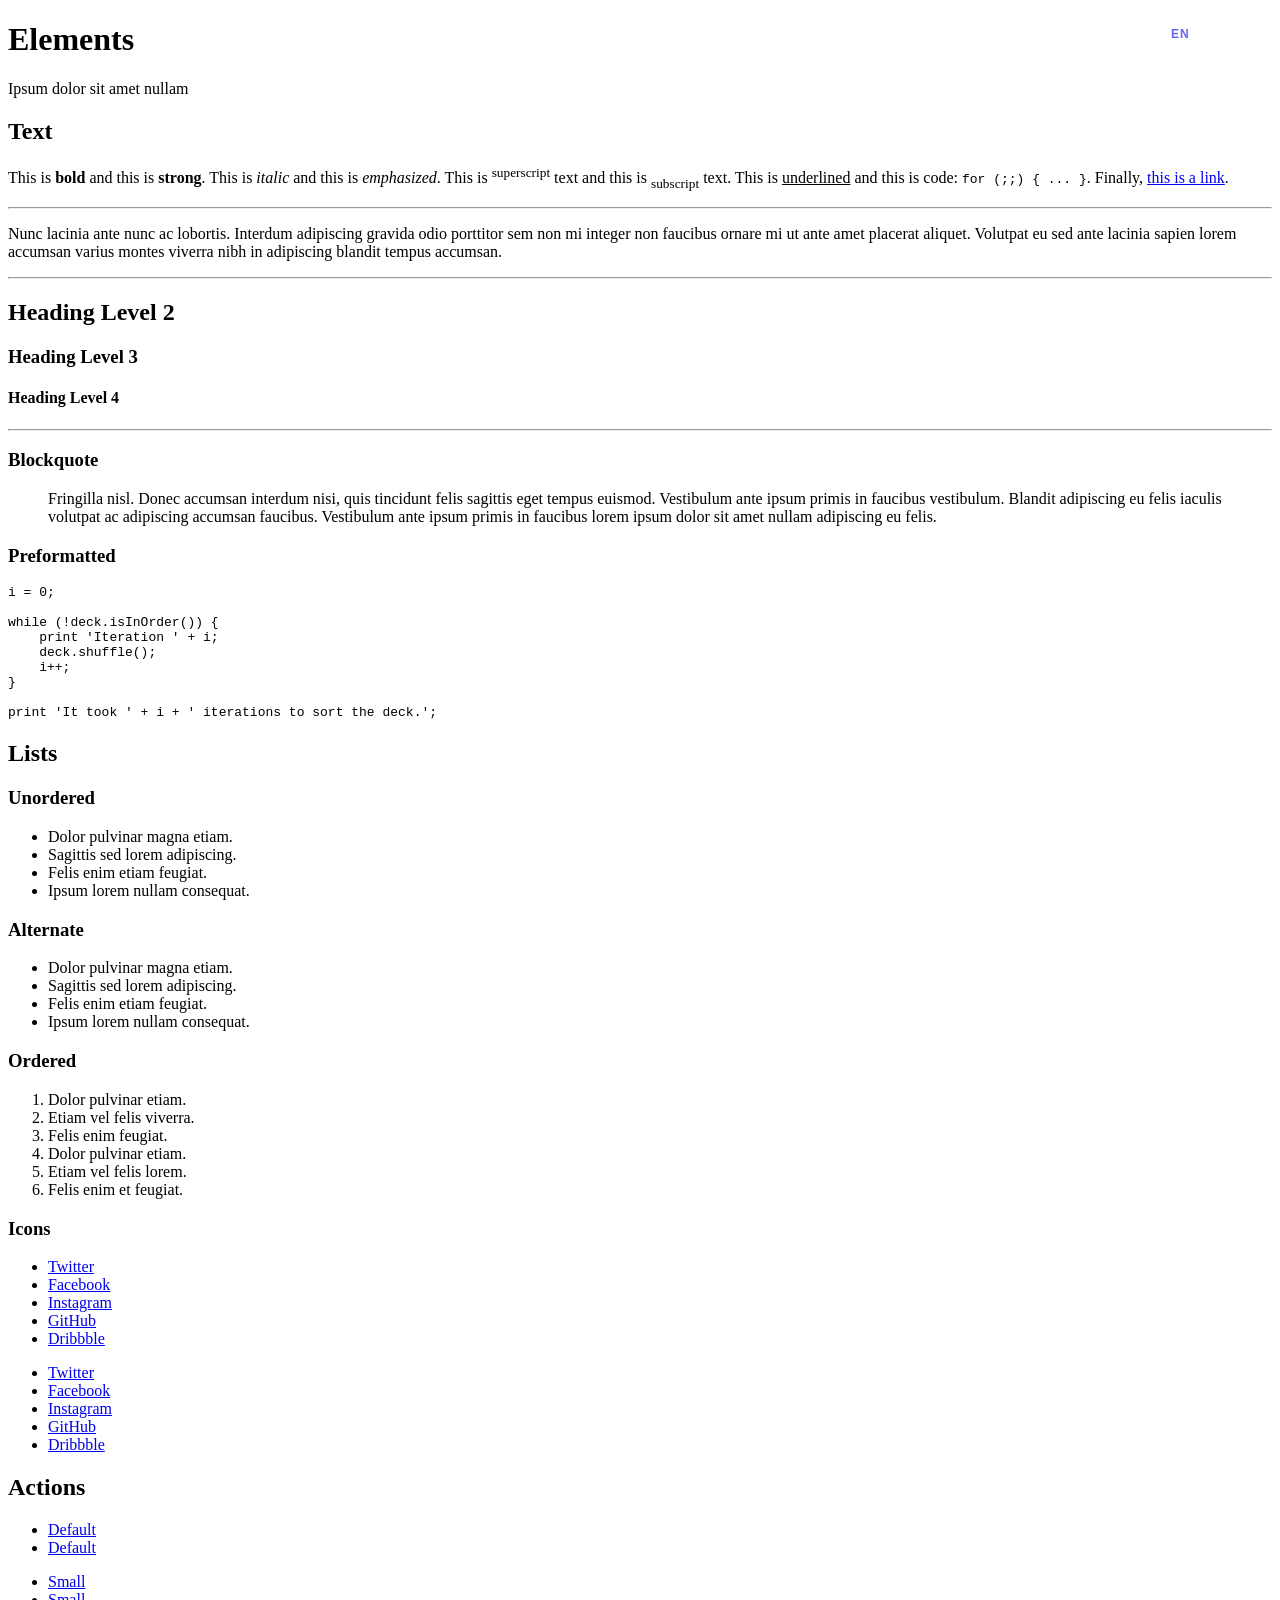
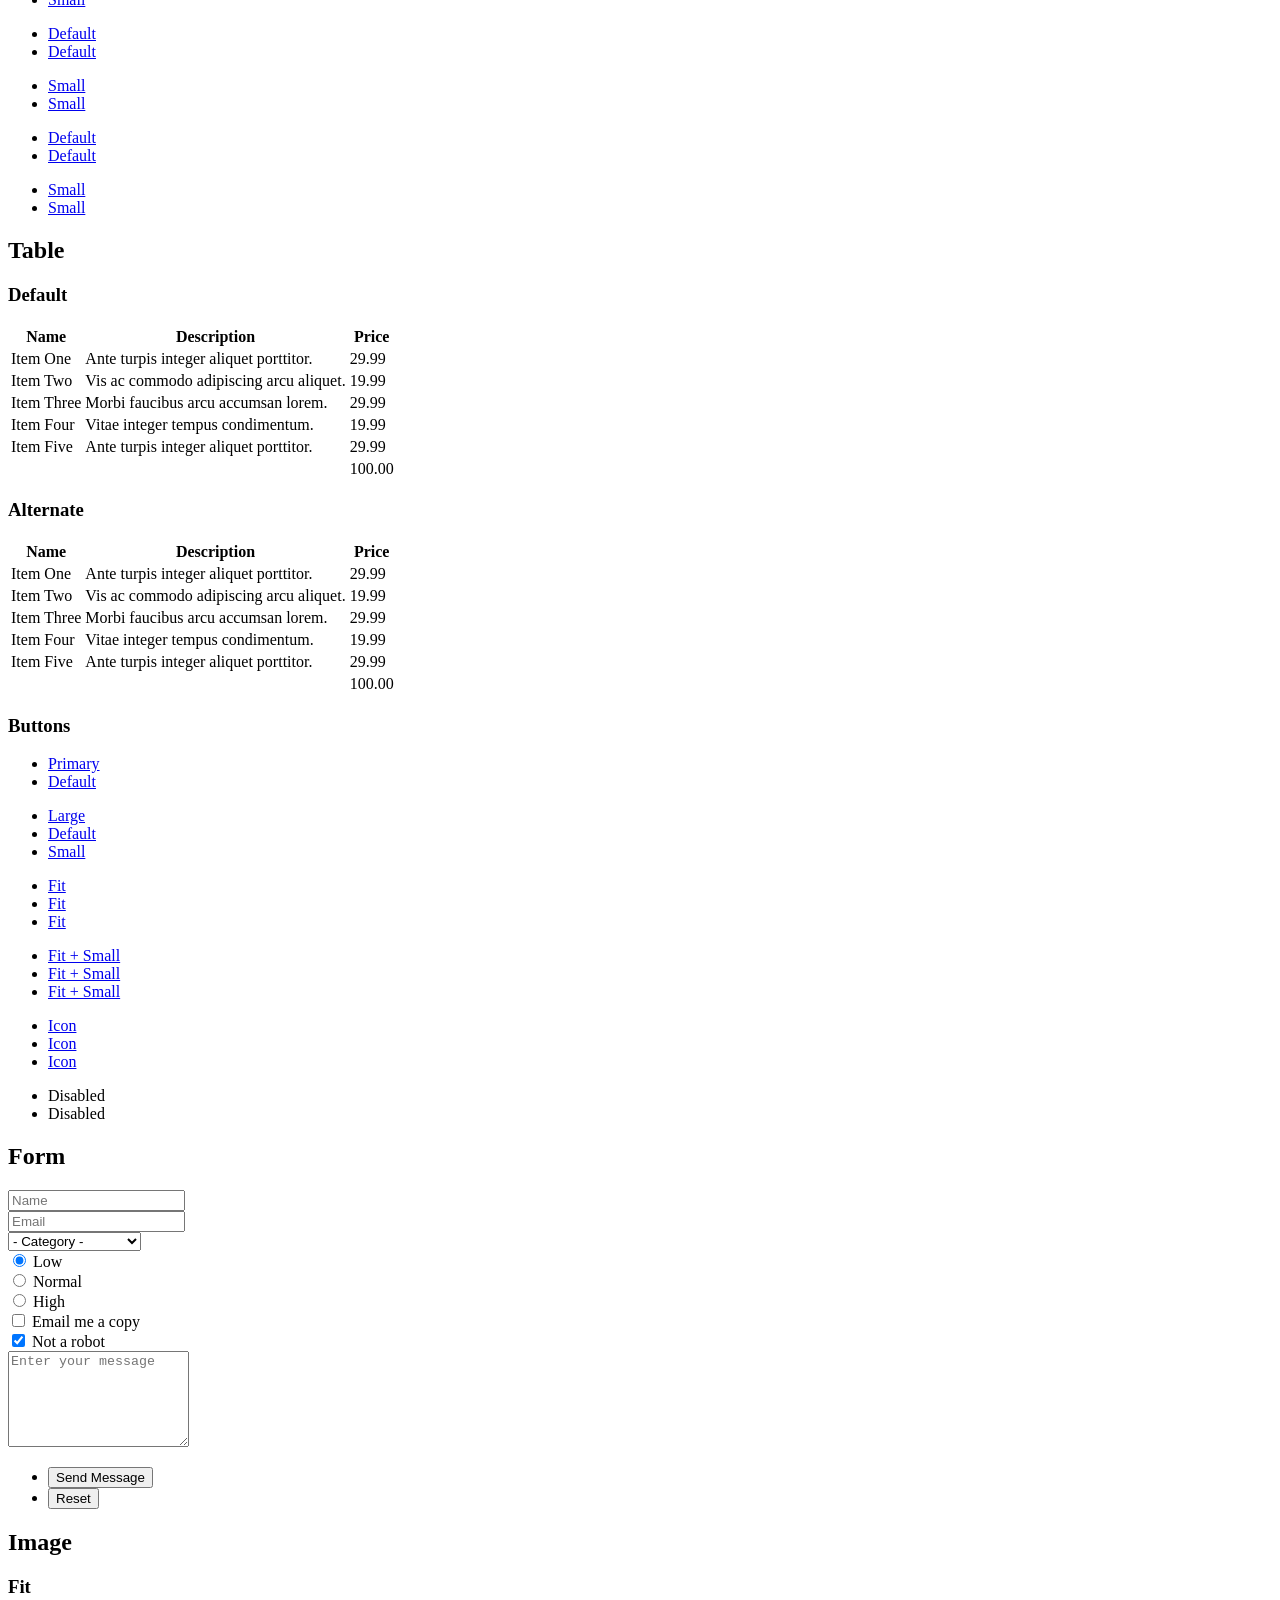
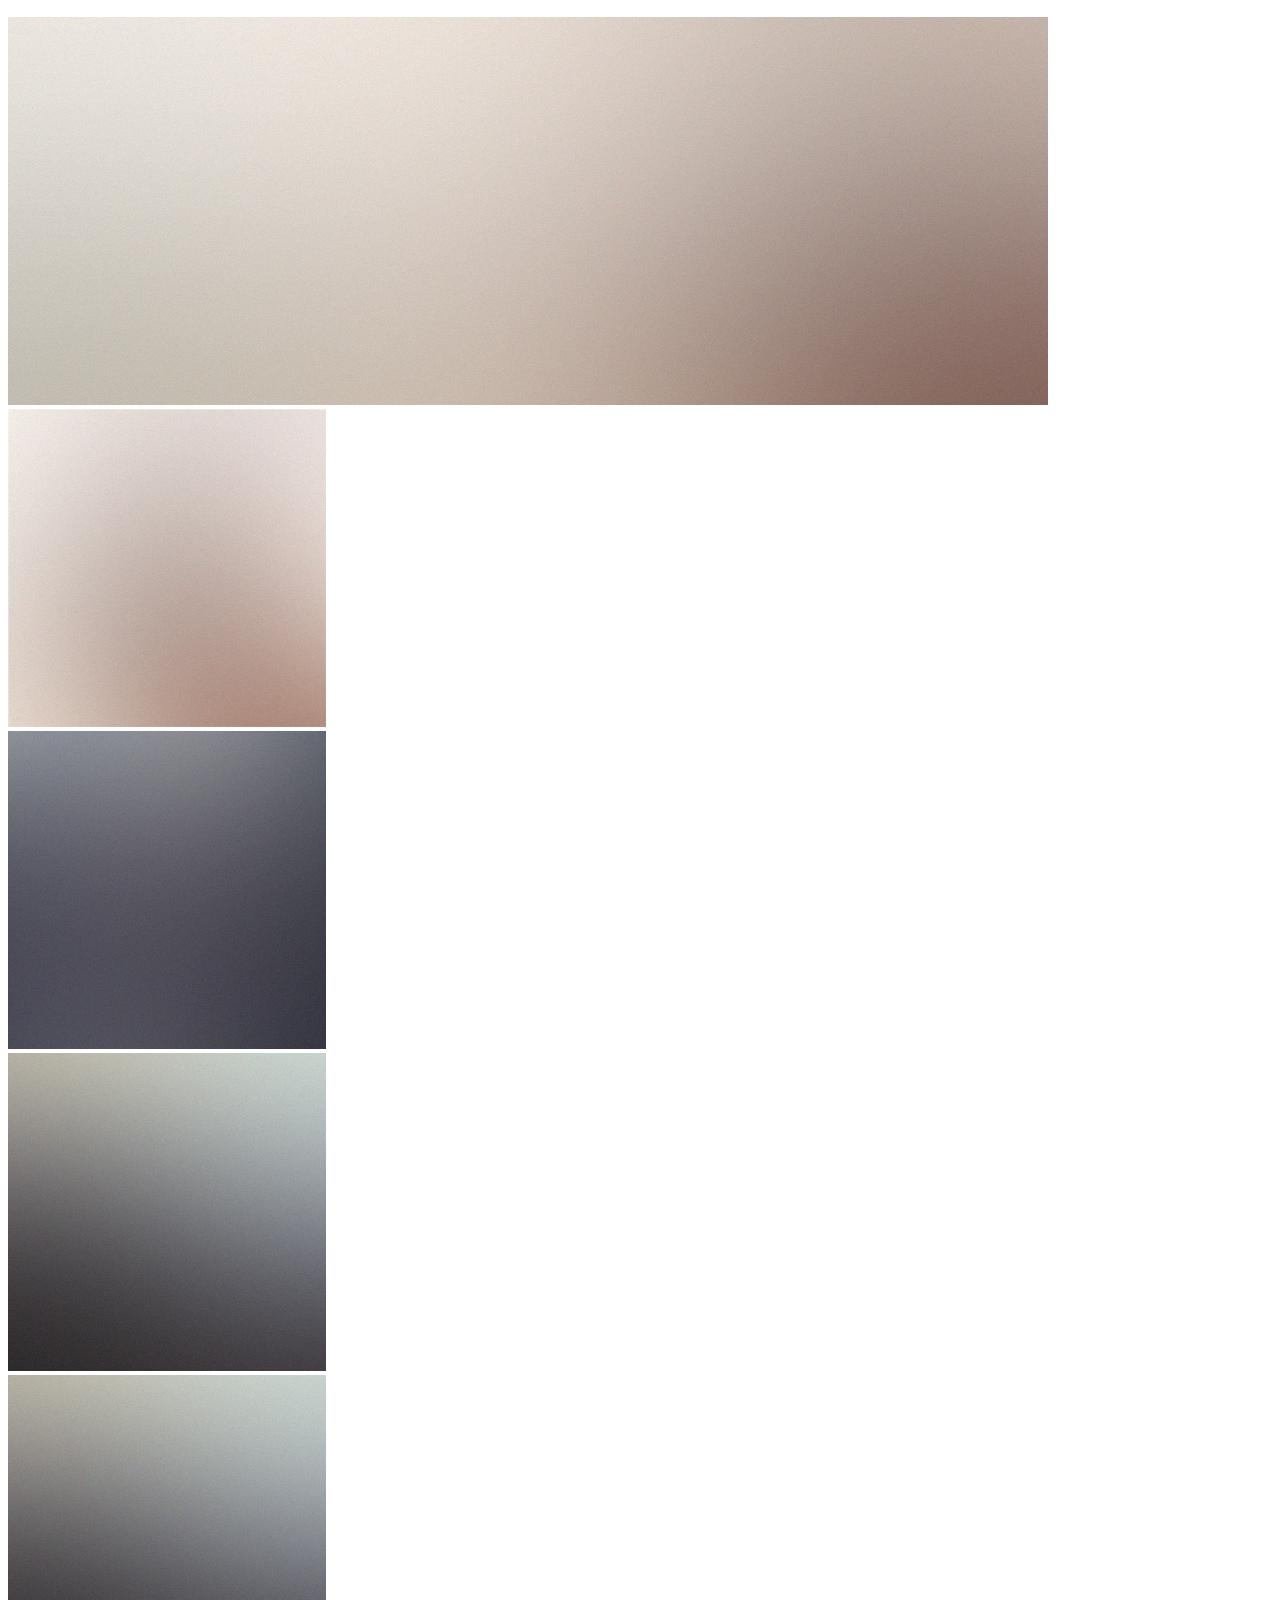
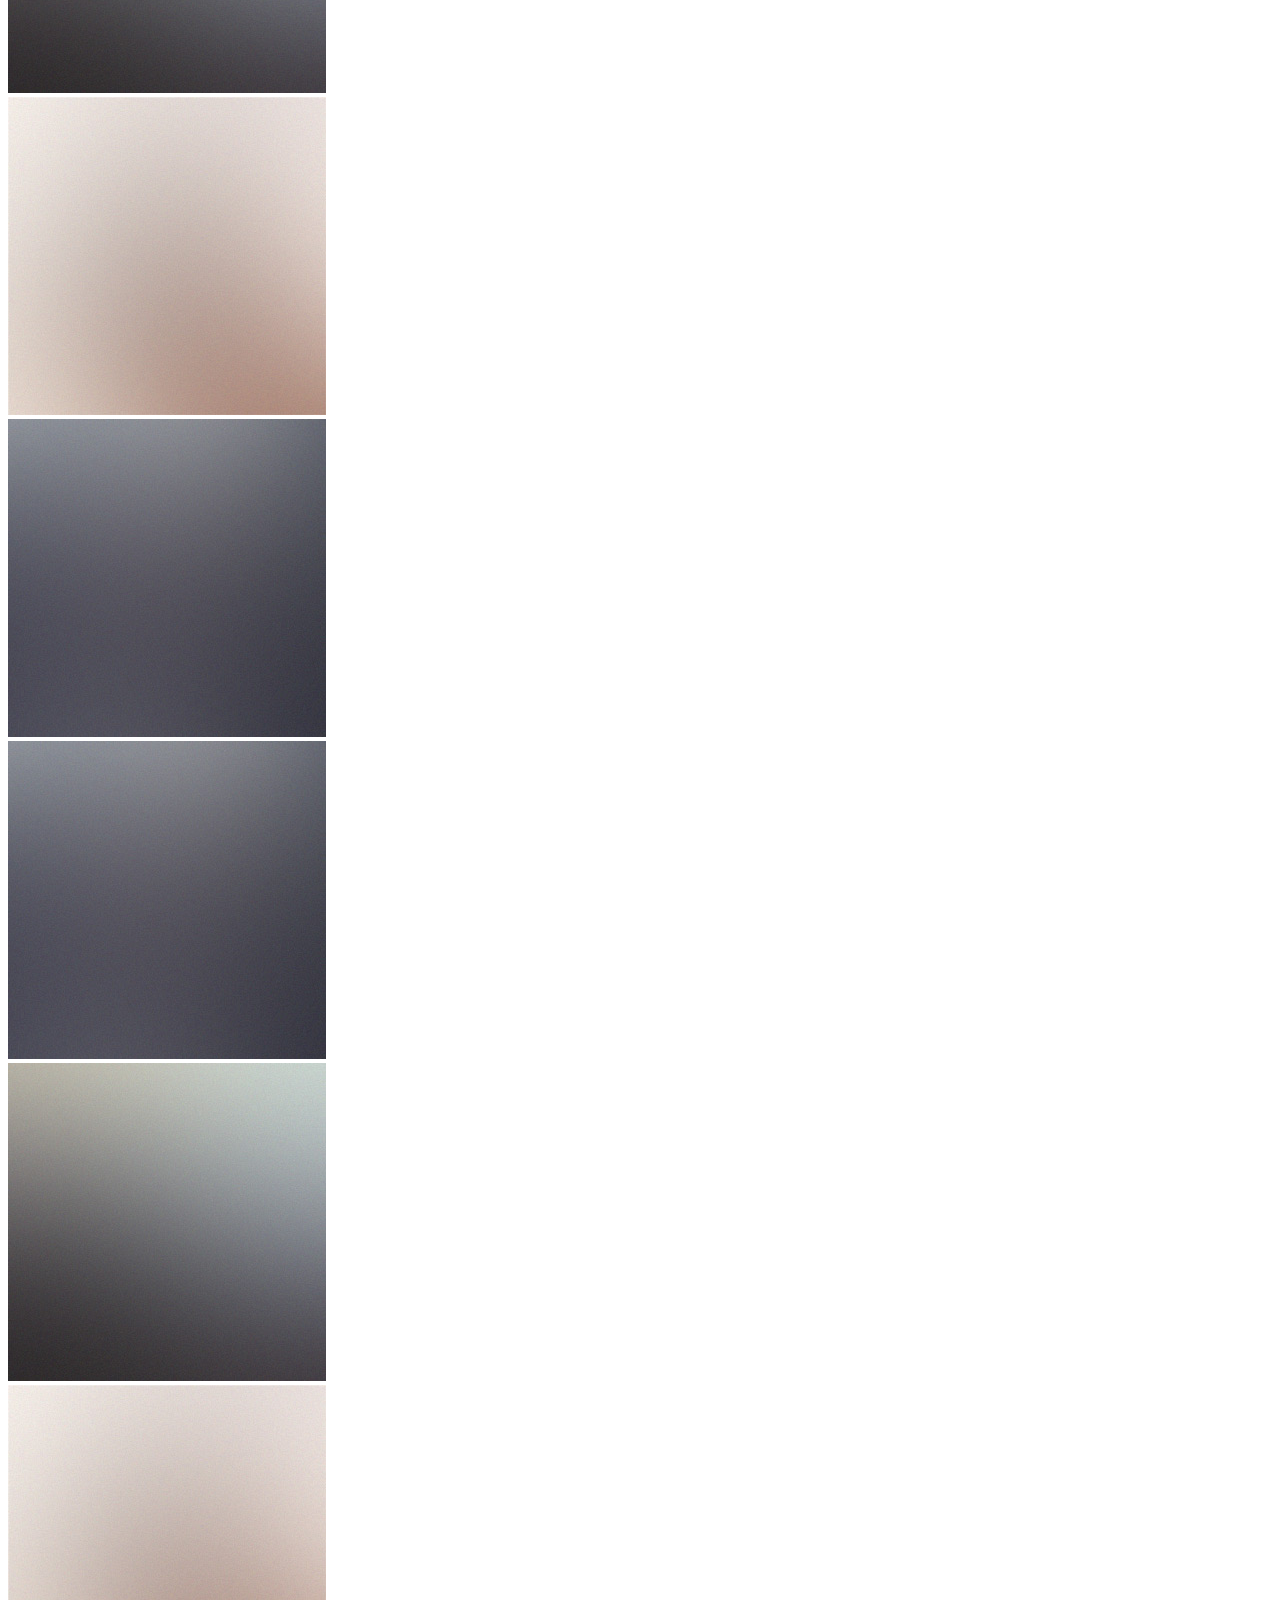
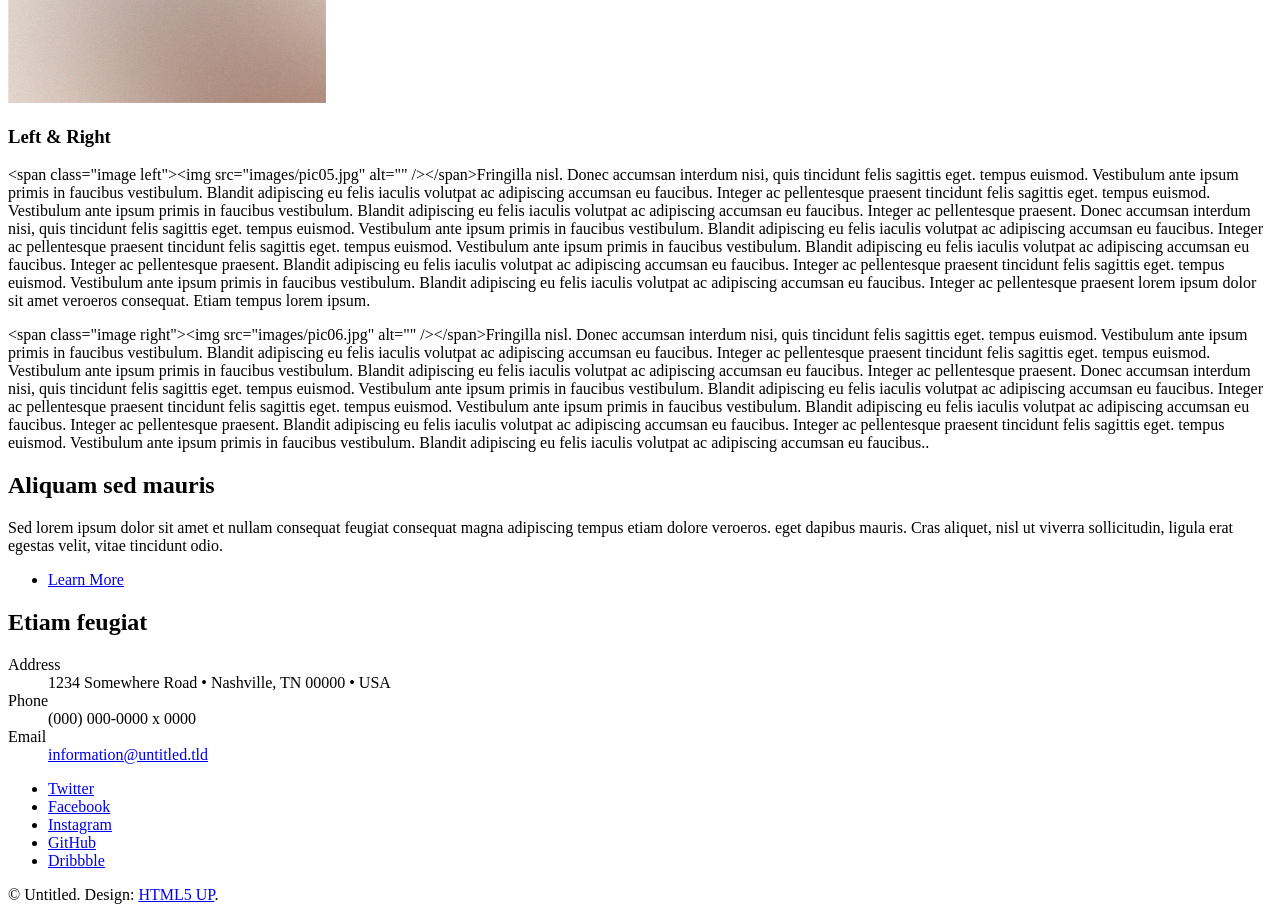
==== elements.html @ 31b8e470 "first commit" ====
<!DOCTYPE HTML>
<!--
	Stellar by HTML5 UP
	html5up.net | @ajlkn
	Free for personal and commercial use under the CCA 3.0 license (html5up.net/license)
-->
<html lang="en">
	<head>
		<title>Elements - Stellar by HTML5 UP</title>
		<meta charset="utf-8" />
		<meta name="viewport" content="width=device-width, initial-scale=1, user-scalable=no" />
		<link rel="stylesheet" href="assets/css/main.css" />
		<noscript><link rel="stylesheet" href="assets/css/noscript.css" /></noscript>
		<style>
			.lang-switcher {
				position: fixed;
				top: 1.25rem;
				right: 1.25rem;
				z-index: 10001;
				display: flex;
				gap: 0.5rem;
			}
			.lang-switcher button {
				background: rgba(255, 255, 255, 0.12);
				border: solid 1px rgba(255, 255, 255, 0.35);
				color: #ffffff;
				border-radius: 999px;
				padding: 0.35rem 0.85rem;
				font-size: 0.75rem;
				font-weight: 700;
				letter-spacing: 0.08em;
				cursor: pointer;
				transition: all 0.2s ease;
			}
			.lang-switcher button.active,
			.lang-switcher button:hover {
				background: rgba(255, 255, 255, 0.9);
				color: #6366f1;
			}
		</style>
	</head>
	<body class="is-preload">

		<div class="lang-switcher" aria-label="Language switcher">
			<button type="button" data-lang-button="en" onclick="setLanguage('en')">EN</button>
			<button type="button" data-lang-button="de" onclick="setLanguage('de')">DE</button>
		</div>

		<!-- Wrapper -->
			<div id="wrapper">

				<!-- Header -->
					<header id="header">
						<h1 data-i18n="header_title">Elements</h1>
						<p data-i18n="header_subtitle">Ipsum dolor sit amet nullam</p>
					</header>

				<!-- Main -->
					<div id="main">

						<!-- Content -->
							<section id="content" class="main">

								<!-- Text -->
									<section>
										<h2 data-i18n="text_title">Text</h2>
										<p data-i18n-html="text_p1">This is <b>bold</b> and this is <strong>strong</strong>. This is <i>italic</i> and this is <em>emphasized</em>. This is <sup>superscript</sup> text and this is <sub>subscript</sub> text. This is <u>underlined</u> and this is code: <code>for (;;) { ... }</code>. Finally, <a href="#">this is a link</a>.</p>
										<hr />
										<p data-i18n="text_p2">Nunc lacinia ante nunc ac lobortis. Interdum adipiscing gravida odio porttitor sem non mi integer non faucibus ornare mi ut ante amet placerat aliquet. Volutpat eu sed ante lacinia sapien lorem accumsan varius montes viverra nibh in adipiscing blandit tempus accumsan.</p>
										<hr />
										<h2 data-i18n="heading2">Heading Level 2</h2>
										<h3 data-i18n="heading3">Heading Level 3</h3>
										<h4 data-i18n="heading4">Heading Level 4</h4>
										<hr />
										<h3 data-i18n="blockquote_title">Blockquote</h3>
										<blockquote data-i18n="blockquote_text">Fringilla nisl. Donec accumsan interdum nisi, quis tincidunt felis sagittis eget tempus euismod. Vestibulum ante ipsum primis in faucibus vestibulum. Blandit adipiscing eu felis iaculis volutpat ac adipiscing accumsan faucibus. Vestibulum ante ipsum primis in faucibus lorem ipsum dolor sit amet nullam adipiscing eu felis.</blockquote>
										<h3 data-i18n="preformatted_title">Preformatted</h3>
										<pre><code>i = 0;

while (!deck.isInOrder()) {
    print 'Iteration ' + i;
    deck.shuffle();
    i++;
}

print 'It took ' + i + ' iterations to sort the deck.';</code></pre>
									</section>

								<!-- Lists -->
									<section>
										<h2 data-i18n="lists_title">Lists</h2>
										<div class="row">
											<div class="col-6 col-12-medium">
												<h3 data-i18n="unordered_title">Unordered</h3>
												<ul>
													<li data-i18n="unordered_1">Dolor pulvinar magna etiam.</li>
													<li data-i18n="unordered_2">Sagittis sed lorem adipiscing.</li>
													<li data-i18n="unordered_3">Felis enim etiam feugiat.</li>
													<li data-i18n="unordered_4">Ipsum lorem nullam consequat.</li>
												</ul>
												<h3 data-i18n="alternate_title">Alternate</h3>
												<ul class="alt">
													<li data-i18n="alternate_1">Dolor pulvinar magna etiam.</li>
													<li data-i18n="alternate_2">Sagittis sed lorem adipiscing.</li>
													<li data-i18n="alternate_3">Felis enim etiam feugiat.</li>
													<li data-i18n="alternate_4">Ipsum lorem nullam consequat.</li>
												</ul>
											</div>
											<div class="col-6 col-12-medium">
												<h3 data-i18n="ordered_title">Ordered</h3>
												<ol>
													<li data-i18n="ordered_1">Dolor pulvinar etiam.</li>
													<li data-i18n="ordered_2">Etiam vel felis viverra.</li>
													<li data-i18n="ordered_3">Felis enim feugiat.</li>
													<li data-i18n="ordered_4">Dolor pulvinar etiam.</li>
													<li data-i18n="ordered_5">Etiam vel felis lorem.</li>
													<li data-i18n="ordered_6">Felis enim et feugiat.</li>
												</ol>
												<h3 data-i18n="icons_title">Icons</h3>
												<ul class="icons">
													<li><a href="#" class="icon brands fa-twitter"><span class="label">Twitter</span></a></li>
													<li><a href="#" class="icon brands fa-facebook-f"><span class="label">Facebook</span></a></li>
													<li><a href="#" class="icon brands fa-instagram"><span class="label">Instagram</span></a></li>
													<li><a href="#" class="icon brands fa-github"><span class="label">GitHub</span></a></li>
													<li><a href="#" class="icon brands fa-dribbble"><span class="label">Dribbble</span></a></li>
												</ul>
												<ul class="icons">
													<li><a href="#" class="icon brands alt fa-twitter"><span class="label">Twitter</span></a></li>
													<li><a href="#" class="icon brands alt fa-facebook-f"><span class="label">Facebook</span></a></li>
													<li><a href="#" class="icon brands alt fa-instagram"><span class="label">Instagram</span></a></li>
													<li><a href="#" class="icon brands alt fa-github"><span class="label">GitHub</span></a></li>
													<li><a href="#" class="icon brands alt fa-dribbble"><span class="label">Dribbble</span></a></li>
												</ul>
											</div>
										</div>
										<h2 data-i18n="actions_title">Actions</h2>
										<div class="row">
											<div class="col-6 col-12-medium">
												<ul class="actions">
													<li><a href="#" class="button primary" data-i18n="default_button">Default</a></li>
													<li><a href="#" class="button" data-i18n="default_button">Default</a></li>
												</ul>
												<ul class="actions small">
													<li><a href="#" class="button primary small" data-i18n="small_button">Small</a></li>
													<li><a href="#" class="button small" data-i18n="small_button">Small</a></li>
												</ul>
												<ul class="actions stacked">
													<li><a href="#" class="button primary" data-i18n="default_button">Default</a></li>
													<li><a href="#" class="button" data-i18n="default_button">Default</a></li>
												</ul>
												<ul class="actions stacked">
													<li><a href="#" class="button primary small" data-i18n="small_button">Small</a></li>
													<li><a href="#" class="button small" data-i18n="small_button">Small</a></li>
												</ul>
											</div>
											<div class="col-6 col-12-medium">
												<ul class="actions stacked">
													<li><a href="#" class="button primary fit" data-i18n="default_button">Default</a></li>
													<li><a href="#" class="button fit" data-i18n="default_button">Default</a></li>
												</ul>
												<ul class="actions stacked">
													<li><a href="#" class="button primary small fit" data-i18n="small_button">Small</a></li>
													<li><a href="#" class="button small fit" data-i18n="small_button">Small</a></li>
												</ul>
											</div>
										</div>
									</section>

								<!-- Table -->
									<section>
										<h2 data-i18n="table_title">Table</h2>
										<h3 data-i18n="default_title">Default</h3>
										<div class="table-wrapper">
											<table>
												<thead>
													<tr>
														<th data-i18n="name">Name</th>
														<th data-i18n="description">Description</th>
														<th data-i18n="price">Price</th>
													</tr>
												</thead>
												<tbody>
													<tr><td data-i18n="item1">Item One</td><td data-i18n="item1_desc">Ante turpis integer aliquet porttitor.</td><td>29.99</td></tr>
													<tr><td data-i18n="item2">Item Two</td><td data-i18n="item2_desc">Vis ac commodo adipiscing arcu aliquet.</td><td>19.99</td></tr>
													<tr><td data-i18n="item3">Item Three</td><td data-i18n="item3_desc">Morbi faucibus arcu accumsan lorem.</td><td>29.99</td></tr>
													<tr><td data-i18n="item4">Item Four</td><td data-i18n="item4_desc">Vitae integer tempus condimentum.</td><td>19.99</td></tr>
													<tr><td data-i18n="item5">Item Five</td><td data-i18n="item5_desc">Ante turpis integer aliquet porttitor.</td><td>29.99</td></tr>
												</tbody>
												<tfoot>
													<tr>
														<td colspan="2"></td>
														<td>100.00</td>
													</tr>
												</tfoot>
											</table>
										</div>

										<h3 data-i18n="alternate_title_small">Alternate</h3>
										<div class="table-wrapper">
											<table class="alt">
												<thead>
													<tr>
														<th data-i18n="name">Name</th>
														<th data-i18n="description">Description</th>
														<th data-i18n="price">Price</th>
													</tr>
												</thead>
												<tbody>
													<tr><td data-i18n="item1">Item One</td><td data-i18n="item1_desc">Ante turpis integer aliquet porttitor.</td><td>29.99</td></tr>
													<tr><td data-i18n="item2">Item Two</td><td data-i18n="item2_desc">Vis ac commodo adipiscing arcu aliquet.</td><td>19.99</td></tr>
													<tr><td data-i18n="item3">Item Three</td><td data-i18n="item3_desc">Morbi faucibus arcu accumsan lorem.</td><td>29.99</td></tr>
													<tr><td data-i18n="item4">Item Four</td><td data-i18n="item4_desc">Vitae integer tempus condimentum.</td><td>19.99</td></tr>
													<tr><td data-i18n="item5">Item Five</td><td data-i18n="item5_desc">Ante turpis integer aliquet porttitor.</td><td>29.99</td></tr>
												</tbody>
												<tfoot>
													<tr>
														<td colspan="2"></td>
														<td>100.00</td>
													</tr>
												</tfoot>
											</table>
										</div>
									</section>

								<!-- Buttons -->
									<section>
										<h3 data-i18n="buttons_title">Buttons</h3>
										<ul class="actions">
											<li><a href="#" class="button primary" data-i18n="primary">Primary</a></li>
											<li><a href="#" class="button" data-i18n="default_button">Default</a></li>
										</ul>
										<ul class="actions">
											<li><a href="#" class="button large" data-i18n="large">Large</a></li>
											<li><a href="#" class="button" data-i18n="default_button">Default</a></li>
											<li><a href="#" class="button small" data-i18n="small_button">Small</a></li>
										</ul>
										<ul class="actions fit">
											<li><a href="#" class="button primary fit" data-i18n="fit">Fit</a></li>
											<li><a href="#" class="button fit" data-i18n="fit">Fit</a></li>
											<li><a href="#" class="button fit" data-i18n="fit">Fit</a></li>
										</ul>
										<ul class="actions fit small">
											<li><a href="#" class="button primary fit small" data-i18n="fit_small">Fit + Small</a></li>
											<li><a href="#" class="button fit small" data-i18n="fit_small">Fit + Small</a></li>
											<li><a href="#" class="button fit small" data-i18n="fit_small">Fit + Small</a></li>
										</ul>
										<ul class="actions">
											<li><a href="#" class="button primary icon solidfa-download" data-i18n="icon">Icon</a></li>
											<li><a href="#" class="button icon solid fa-upload" data-i18n="icon">Icon</a></li>
											<li><a href="#" class="button icon solid fa-save" data-i18n="icon">Icon</a></li>
										</ul>
										<ul class="actions">
											<li><span class="button primary disabled" data-i18n="disabled">Disabled</span></li>
											<li><span class="button disabled" data-i18n="disabled">Disabled</span></li>
										</ul>
									</section>

								<!-- Form -->
									<section>
										<h2 data-i18n="form_title">Form</h2>
										<form method="post" action="#">
											<div class="row gtr-uniform">
												<div class="col-6 col-12-xsmall">
													<input type="text" name="demo-name" id="demo-name" value="" placeholder="Name" data-i18n-placeholder="name_placeholder" />
												</div>
												<div class="col-6 col-12-xsmall">
													<input type="email" name="demo-email" id="demo-email" value="" placeholder="Email" data-i18n-placeholder="email_placeholder" />
												</div>
												<div class="col-12">
													<select name="demo-category" id="demo-category">
														<option value="" data-i18n="category_placeholder">- Category -</option>
														<option value="1" data-i18n="manufacturing">Manufacturing</option>
														<option value="1" data-i18n="shipping">Shipping</option>
														<option value="1" data-i18n="administration">Administration</option>
														<option value="1" data-i18n="human_resources">Human Resources</option>
													</select>
												</div>
												<div class="col-4 col-12-small">
													<input type="radio" id="demo-priority-low" name="demo-priority" checked>
													<label for="demo-priority-low" data-i18n="low">Low</label>
												</div>
												<div class="col-4 col-12-small">
													<input type="radio" id="demo-priority-normal" name="demo-priority">
													<label for="demo-priority-normal" data-i18n="normal">Normal</label>
												</div>
												<div class="col-4 col-12-small">
													<input type="radio" id="demo-priority-high" name="demo-priority">
													<label for="demo-priority-high" data-i18n="high">High</label>
												</div>
												<div class="col-6 col-12-small">
													<input type="checkbox" id="demo-copy" name="demo-copy">
													<label for="demo-copy" data-i18n="email_copy">Email me a copy</label>
												</div>
												<div class="col-6 col-12-small">
													<input type="checkbox" id="demo-human" name="demo-human" checked>
													<label for="demo-human" data-i18n="not_robot">Not a robot</label>
												</div>
												<div class="col-12">
													<textarea name="demo-message" id="demo-message" placeholder="Enter your message" rows="6" data-i18n-placeholder="message_placeholder"></textarea>
												</div>
												<div class="col-12">
													<ul class="actions">
														<li><input type="submit" value="Send Message" class="primary" data-i18n-value="send_message" /></li>
														<li><input type="reset" value="Reset" data-i18n-value="reset" /></li>
													</ul>
												</div>
											</div>
										</form>
									</section>

								<!-- Image -->
									<section>
										<h2 data-i18n="image_title">Image</h2>
										<h3 data-i18n="fit">Fit</h3>
										<div class="box alt">
											<div class="row gtr-uniform">
												<div class="col-12"><span class="image fit"><img src="images/pic04.jpg" alt="" /></span></div>
												<div class="col-4"><span class="image fit"><img src="images/pic01.jpg" alt="" /></span></div>
												<div class="col-4"><span class="image fit"><img src="images/pic02.jpg" alt="" /></span></div>
												<div class="col-4"><span class="image fit"><img src="images/pic03.jpg" alt="" /></span></div>
												<div class="col-4"><span class="image fit"><img src="images/pic03.jpg" alt="" /></span></div>
												<div class="col-4"><span class="image fit"><img src="images/pic01.jpg" alt="" /></span></div>
												<div class="col-4"><span class="image fit"><img src="images/pic02.jpg" alt="" /></span></div>
												<div class="col-4"><span class="image fit"><img src="images/pic02.jpg" alt="" /></span></div>
												<div class="col-4"><span class="image fit"><img src="images/pic03.jpg" alt="" /></span></div>
												<div class="col-4"><span class="image fit"><img src="images/pic01.jpg" alt="" /></span></div>
											</div>
										</div>
										<h3 data-i18n="left_right">Left &amp; Right</h3>
										<p data-i18n="image_p1"><span class="image left"><img src="images/pic05.jpg" alt="" /></span>Fringilla nisl. Donec accumsan interdum nisi, quis tincidunt felis sagittis eget. tempus euismod. Vestibulum ante ipsum primis in faucibus vestibulum. Blandit adipiscing eu felis iaculis volutpat ac adipiscing accumsan eu faucibus. Integer ac pellentesque praesent tincidunt felis sagittis eget. tempus euismod. Vestibulum ante ipsum primis in faucibus vestibulum. Blandit adipiscing eu felis iaculis volutpat ac adipiscing accumsan eu faucibus. Integer ac pellentesque praesent. Donec accumsan interdum nisi, quis tincidunt felis sagittis eget. tempus euismod. Vestibulum ante ipsum primis in faucibus vestibulum. Blandit adipiscing eu felis iaculis volutpat ac adipiscing accumsan eu faucibus. Integer ac pellentesque praesent tincidunt felis sagittis eget. tempus euismod. Vestibulum ante ipsum primis in faucibus vestibulum. Blandit adipiscing eu felis iaculis volutpat ac adipiscing accumsan eu faucibus. Integer ac pellentesque praesent. Blandit adipiscing eu felis iaculis volutpat ac adipiscing accumsan eu faucibus. Integer ac pellentesque praesent tincidunt felis sagittis eget. tempus euismod. Vestibulum ante ipsum primis in faucibus vestibulum. Blandit adipiscing eu felis iaculis volutpat ac adipiscing accumsan eu faucibus. Integer ac pellentesque praesent lorem ipsum dolor sit amet veroeros consequat. Etiam tempus lorem ipsum.</p>
										<p data-i18n="image_p2"><span class="image right"><img src="images/pic06.jpg" alt="" /></span>Fringilla nisl. Donec accumsan interdum nisi, quis tincidunt felis sagittis eget. tempus euismod. Vestibulum ante ipsum primis in faucibus vestibulum. Blandit adipiscing eu felis iaculis volutpat ac adipiscing accumsan eu faucibus. Integer ac pellentesque praesent tincidunt felis sagittis eget. tempus euismod. Vestibulum ante ipsum primis in faucibus vestibulum. Blandit adipiscing eu felis iaculis volutpat ac adipiscing accumsan eu faucibus. Integer ac pellentesque praesent. Donec accumsan interdum nisi, quis tincidunt felis sagittis eget. tempus euismod. Vestibulum ante ipsum primis in faucibus vestibulum. Blandit adipiscing eu felis iaculis volutpat ac adipiscing accumsan eu faucibus. Integer ac pellentesque praesent tincidunt felis sagittis eget. tempus euismod. Vestibulum ante ipsum primis in faucibus vestibulum. Blandit adipiscing eu felis iaculis volutpat ac adipiscing accumsan eu faucibus. Integer ac pellentesque praesent. Blandit adipiscing eu felis iaculis volutpat ac adipiscing accumsan eu faucibus. Integer ac pellentesque praesent tincidunt felis sagittis eget. tempus euismod. Vestibulum ante ipsum primis in faucibus vestibulum. Blandit adipiscing eu felis iaculis volutpat ac adipiscing accumsan eu faucibus..</p>
									</section>

							</section>

					</div>

				<!-- Footer -->
					<footer id="footer">
						<section>
							<h2 data-i18n="footer_left_title">Aliquam sed mauris</h2>
							<p data-i18n="footer_left_text">Sed lorem ipsum dolor sit amet et nullam consequat feugiat consequat magna adipiscing tempus etiam dolore veroeros. eget dapibus mauris. Cras aliquet, nisl ut viverra sollicitudin, ligula erat egestas velit, vitae tincidunt odio.</p>
							<ul class="actions">
								<li><a href="#" class="button" data-i18n="learn_more">Learn More</a></li>
							</ul>
						</section>
						<section>
							<h2 data-i18n="footer_right_title">Etiam feugiat</h2>
							<dl class="alt">
								<dt data-i18n="address">Address</dt>
								<dd>1234 Somewhere Road &bull; Nashville, TN 00000 &bull; USA</dd>
								<dt data-i18n="phone">Phone</dt>
								<dd>(000) 000-0000 x 0000</dd>
								<dt data-i18n="email">Email</dt>
								<dd><a href="#">information@untitled.tld</a></dd>
							</dl>
							<ul class="icons">
								<li><a href="#" class="icon brands fa-twitter alt"><span class="label">Twitter</span></a></li>
								<li><a href="#" class="icon brands fa-facebook-f alt"><span class="label">Facebook</span></a></li>
								<li><a href="#" class="icon brands fa-instagram alt"><span class="label">Instagram</span></a></li>
								<li><a href="#" class="icon brands fa-github alt"><span class="label">GitHub</span></a></li>
								<li><a href="#" class="icon brands fa-dribbble alt"><span class="label">Dribbble</span></a></li>
							</ul>
						</section>
						<p class="copyright" data-i18n-html="copyright">&copy; Untitled. Design: <a href="https://html5up.net">HTML5 UP</a>.</p>
					</footer>

			</div>

		<!-- Scripts -->
			<script src="assets/js/jquery.min.js"></script>
			<script src="assets/js/jquery.scrollex.min.js"></script>
			<script src="assets/js/jquery.scrolly.min.js"></script>
			<script src="assets/js/browser.min.js"></script>
			<script src="assets/js/breakpoints.min.js"></script>
			<script src="assets/js/util.js"></script>
			<script src="assets/js/main.js"></script>
			<script>
				const translations = {
					en: {
						header_title: 'Elements', header_subtitle: 'Ipsum dolor sit amet nullam', text_title: 'Text', text_p1: 'This is <b>bold</b> and this is <strong>strong</strong>. This is <i>italic</i> and this is <em>emphasized</em>. This is <sup>superscript</sup> text and this is <sub>subscript</sub> text. This is <u>underlined</u> and this is code: <code>for (;;) { ... }</code>. Finally, <a href="#">this is a link</a>.', text_p2: 'Nunc lacinia ante nunc ac lobortis. Interdum adipiscing gravida odio porttitor sem non mi integer non faucibus ornare mi ut ante amet placerat aliquet. Volutpat eu sed ante lacinia sapien lorem accumsan varius montes viverra nibh in adipiscing blandit tempus accumsan.', heading2: 'Heading Level 2', heading3: 'Heading Level 3', heading4: 'Heading Level 4', blockquote_title: 'Blockquote', blockquote_text: 'Fringilla nisl. Donec accumsan interdum nisi, quis tincidunt felis sagittis eget tempus euismod. Vestibulum ante ipsum primis in faucibus vestibulum. Blandit adipiscing eu felis iaculis volutpat ac adipiscing accumsan faucibus. Vestibulum ante ipsum primis in faucibus lorem ipsum dolor sit amet nullam adipiscing eu felis.', preformatted_title: 'Preformatted', lists_title: 'Lists', unordered_title: 'Unordered', unordered_1: 'Dolor pulvinar magna etiam.', unordered_2: 'Sagittis sed lorem adipiscing.', unordered_3: 'Felis enim etiam feugiat.', unordered_4: 'Ipsum lorem nullam consequat.', alternate_title: 'Alternate', alternate_1: 'Dolor pulvinar magna etiam.', alternate_2: 'Sagittis sed lorem adipiscing.', alternate_3: 'Felis enim etiam feugiat.', alternate_4: 'Ipsum lorem nullam consequat.', ordered_title: 'Ordered', ordered_1: 'Dolor pulvinar etiam.', ordered_2: 'Etiam vel felis viverra.', ordered_3: 'Felis enim feugiat.', ordered_4: 'Dolor pulvinar etiam.', ordered_5: 'Etiam vel felis lorem.', ordered_6: 'Felis enim et feugiat.', icons_title: 'Icons', actions_title: 'Actions', default_button: 'Default', small_button: 'Small', table_title: 'Table', default_title: 'Default', name: 'Name', description: 'Description', price: 'Price', item1: 'Item One', item1_desc: 'Ante turpis integer aliquet porttitor.', item2: 'Item Two', item2_desc: 'Vis ac commodo adipiscing arcu aliquet.', item3: 'Item Three', item3_desc: 'Morbi faucibus arcu accumsan lorem.', item4: 'Item Four', item4_desc: 'Vitae integer tempus condimentum.', item5: 'Item Five', item5_desc: 'Ante turpis integer aliquet porttitor.', alternate_title_small: 'Alternate', buttons_title: 'Buttons', primary: 'Primary', large: 'Large', fit: 'Fit', fit_small: 'Fit + Small', icon: 'Icon', disabled: 'Disabled', form_title: 'Form', name_placeholder: 'Name', email_placeholder: 'Email', category_placeholder: '- Category -', manufacturing: 'Manufacturing', shipping: 'Shipping', administration: 'Administration', human_resources: 'Human Resources', low: 'Low', normal: 'Normal', high: 'High', email_copy: 'Email me a copy', not_robot: 'Not a robot', message_placeholder: 'Enter your message', send_message: 'Send Message', reset: 'Reset', image_title: 'Image', left_right: 'Left & Right', image_p1: '<span class="image left"><img src="images/pic05.jpg" alt="" /></span>Fringilla nisl. Donec accumsan interdum nisi, quis tincidunt felis sagittis eget. tempus euismod. Vestibulum ante ipsum primis in faucibus vestibulum. Blandit adipiscing eu felis iaculis volutpat ac adipiscing accumsan eu faucibus. Integer ac pellentesque praesent tincidunt felis sagittis eget. tempus euismod. Vestibulum ante ipsum primis in faucibus vestibulum. Blandit adipiscing eu felis iaculis volutpat ac adipiscing accumsan eu faucibus. Integer ac pellentesque praesent. Donec accumsan interdum nisi, quis tincidunt felis sagittis eget. tempus euismod. Vestibulum ante ipsum primis in faucibus vestibulum. Blandit adipiscing eu felis iaculis volutpat ac adipiscing accumsan eu faucibus. Integer ac pellentesque praesent tincidunt felis sagittis eget. tempus euismod. Vestibulum ante ipsum primis in faucibus vestibulum. Blandit adipiscing eu felis iaculis volutpat ac adipiscing accumsan eu faucibus. Integer ac pellentesque praesent. Blandit adipiscing eu felis iaculis volutpat ac adipiscing accumsan eu faucibus. Integer ac pellentesque praesent tincidunt felis sagittis eget. tempus euismod. Vestibulum ante ipsum primis in faucibus vestibulum. Blandit adipiscing eu felis iaculis volutpat ac adipiscing accumsan eu faucibus. Integer ac pellentesque praesent lorem ipsum dolor sit amet veroeros consequat. Etiam tempus lorem ipsum.', image_p2: '<span class="image right"><img src="images/pic06.jpg" alt="" /></span>Fringilla nisl. Donec accumsan interdum nisi, quis tincidunt felis sagittis eget. tempus euismod. Vestibulum ante ipsum primis in faucibus vestibulum. Blandit adipiscing eu felis iaculis volutpat ac adipiscing accumsan eu faucibus. Integer ac pellentesque praesent tincidunt felis sagittis eget. tempus euismod. Vestibulum ante ipsum primis in faucibus vestibulum. Blandit adipiscing eu felis iaculis volutpat ac adipiscing accumsan eu faucibus. Integer ac pellentesque praesent. Donec accumsan interdum nisi, quis tincidunt felis sagittis eget. tempus euismod. Vestibulum ante ipsum primis in faucibus vestibulum. Blandit adipiscing eu felis iaculis volutpat ac adipiscing accumsan eu faucibus. Integer ac pellentesque praesent tincidunt felis sagittis eget. tempus euismod. Vestibulum ante ipsum primis in faucibus vestibulum. Blandit adipiscing eu felis iaculis volutpat ac adipiscing accumsan eu faucibus. Integer ac pellentesque praesent. Blandit adipiscing eu felis iaculis volutpat ac adipiscing accumsan eu faucibus. Integer ac pellentesque praesent tincidunt felis sagittis eget. tempus euismod. Vestibulum ante ipsum primis in faucibus vestibulum. Blandit adipiscing eu felis iaculis volutpat ac adipiscing accumsan eu faucibus..', footer_left_title: 'Aliquam sed mauris', footer_left_text: 'Sed lorem ipsum dolor sit amet et nullam consequat feugiat consequat magna adipiscing tempus etiam dolore veroeros. eget dapibus mauris. Cras aliquet, nisl ut viverra sollicitudin, ligula erat egestas velit, vitae tincidunt odio.', learn_more: 'Learn More', footer_right_title: 'Etiam feugiat', address: 'Address', phone: 'Phone', email: 'Email', copyright: '&copy; Untitled. Design: <a href="https://html5up.net">HTML5 UP</a>.' },
					de: {
						header_title: 'Elemente', header_subtitle: 'Ipsum dolor sit amet nullam', text_title: 'Text', text_p1: 'Dies ist <b>fett</b> und dies ist <strong>stark hervorgehoben</strong>. Dies ist <i>kursiv</i> und dies ist <em>betont</em>. Dies ist <sup>hochgestellt</sup> und dies ist <sub>tiefgestellt</sub>. Dies ist <u>unterstrichen</u> und dies ist Code: <code>for (;;) { ... }</code>. Zum Schluss ist <a href="#">dies ein Link</a>.', text_p2: 'Nunc lacinia ante nunc ac lobortis. Interdum adipiscing gravida odio porttitor sem non mi integer non faucibus ornare mi ut ante amet placerat aliquet. Volutpat eu sed ante lacinia sapien lorem accumsan varius montes viverra nibh in adipiscing blandit tempus accumsan.', heading2: 'Überschrift Ebene 2', heading3: 'Überschrift Ebene 3', heading4: 'Überschrift Ebene 4', blockquote_title: 'Blockzitat', blockquote_text: 'Fringilla nisl. Donec accumsan interdum nisi, quis tincidunt felis sagittis eget tempus euismod. Vestibulum ante ipsum primis in faucibus vestibulum. Blandit adipiscing eu felis iaculis volutpat ac adipiscing accumsan faucibus. Vestibulum ante ipsum primis in faucibus lorem ipsum dolor sit amet nullam adipiscing eu felis.', preformatted_title: 'Vorformatiert', lists_title: 'Listen', unordered_title: 'Unsortiert', unordered_1: 'Dolor pulvinar magna etiam.', unordered_2: 'Sagittis sed lorem adipiscing.', unordered_3: 'Felis enim etiam feugiat.', unordered_4: 'Ipsum lorem nullam consequat.', alternate_title: 'Alternativ', alternate_1: 'Dolor pulvinar magna etiam.', alternate_2: 'Sagittis sed lorem adipiscing.', alternate_3: 'Felis enim etiam feugiat.', alternate_4: 'Ipsum lorem nullam consequat.', ordered_title: 'Sortiert', ordered_1: 'Dolor pulvinar etiam.', ordered_2: 'Etiam vel felis viverra.', ordered_3: 'Felis enim feugiat.', ordered_4: 'Dolor pulvinar etiam.', ordered_5: 'Etiam vel felis lorem.', ordered_6: 'Felis enim et feugiat.', icons_title: 'Symbole', actions_title: 'Aktionen', default_button: 'Standard', small_button: 'Klein', table_title: 'Tabelle', default_title: 'Standard', name: 'Name', description: 'Beschreibung', price: 'Preis', item1: 'Element Eins', item1_desc: 'Ante turpis integer aliquet porttitor.', item2: 'Element Zwei', item2_desc: 'Vis ac commodo adipiscing arcu aliquet.', item3: 'Element Drei', item3_desc: 'Morbi faucibus arcu accumsan lorem.', item4: 'Element Vier', item4_desc: 'Vitae integer tempus condimentum.', item5: 'Element Fünf', item5_desc: 'Ante turpis integer aliquet porttitor.', alternate_title_small: 'Alternativ', buttons_title: 'Buttons', primary: 'Primär', large: 'Groß', fit: 'Passend', fit_small: 'Passend + Klein', icon: 'Icon', disabled: 'Deaktiviert', form_title: 'Formular', name_placeholder: 'Name', email_placeholder: 'E-Mail', category_placeholder: '- Kategorie -', manufacturing: 'Produktion', shipping: 'Versand', administration: 'Verwaltung', human_resources: 'Personalwesen', low: 'Niedrig', normal: 'Normal', high: 'Hoch', email_copy: 'Mir eine Kopie senden', not_robot: 'Kein Roboter', message_placeholder: 'Nachricht eingeben', send_message: 'Nachricht senden', reset: 'Zurücksetzen', image_title: 'Bild', left_right: 'Links & Rechts', image_p1: '<span class="image left"><img src="images/pic05.jpg" alt="" /></span>Fringilla nisl. Donec accumsan interdum nisi, quis tincidunt felis sagittis eget. tempus euismod. Vestibulum ante ipsum primis in faucibus vestibulum. Blandit adipiscing eu felis iaculis volutpat ac adipiscing accumsan eu faucibus. Integer ac pellentesque praesent tincidunt felis sagittis eget. tempus euismod. Vestibulum ante ipsum primis in faucibus vestibulum. Blandit adipiscing eu felis iaculis volutpat ac adipiscing accumsan eu faucibus. Integer ac pellentesque praesent. Donec accumsan interdum nisi, quis tincidunt felis sagittis eget. tempus euismod. Vestibulum ante ipsum primis in faucibus vestibulum. Blandit adipiscing eu felis iaculis volutpat ac adipiscing accumsan eu faucibus. Integer ac pellentesque praesent tincidunt felis sagittis eget. tempus euismod. Vestibulum ante ipsum primis in faucibus vestibulum. Blandit adipiscing eu felis iaculis volutpat ac adipiscing accumsan eu faucibus. Integer ac pellentesque praesent. Blandit adipiscing eu felis iaculis volutpat ac adipiscing accumsan eu faucibus. Integer ac pellentesque praesent tincidunt felis sagittis eget. tempus euismod. Vestibulum ante ipsum primis in faucibus vestibulum. Blandit adipiscing eu felis iaculis volutpat ac adipiscing accumsan eu faucibus. Integer ac pellentesque praesent lorem ipsum dolor sit amet veroeros consequat. Etiam tempus lorem ipsum.', image_p2: '<span class="image right"><img src="images/pic06.jpg" alt="" /></span>Fringilla nisl. Donec accumsan interdum nisi, quis tincidunt felis sagittis eget. tempus euismod. Vestibulum ante ipsum primis in faucibus vestibulum. Blandit adipiscing eu felis iaculis volutpat ac adipiscing accumsan eu faucibus. Integer ac pellentesque praesent tincidunt felis sagittis eget. tempus euismod. Vestibulum ante ipsum primis in faucibus vestibulum. Blandit adipiscing eu felis iaculis volutpat ac adipiscing accumsan eu faucibus. Integer ac pellentesque praesent. Donec accumsan interdum nisi, quis tincidunt felis sagittis eget. tempus euismod. Vestibulum ante ipsum primis in faucibus vestibulum. Blandit adipiscing eu felis iaculis volutpat ac adipiscing accumsan eu faucibus. Integer ac pellentesque praesent tincidunt felis sagittis eget. tempus euismod. Vestibulum ante ipsum primis in faucibus vestibulum. Blandit adipiscing eu felis iaculis volutpat ac adipiscing accumsan eu faucibus. Integer ac pellentesque praesent. Blandit adipiscing eu felis iaculis volutpat ac adipiscing accumsan eu faucibus. Integer ac pellentesque praesent tincidunt felis sagittis eget. tempus euismod. Vestibulum ante ipsum primis in faucibus vestibulum. Blandit adipiscing eu felis iaculis volutpat ac adipiscing accumsan eu faucibus..', footer_left_title: 'Aliquam sed mauris', footer_left_text: 'Sed lorem ipsum dolor sit amet et nullam consequat feugiat consequat magna adipiscing tempus etiam dolore veroeros. eget dapibus mauris. Cras aliquet, nisl ut viverra sollicitudin, ligula erat egestas velit, vitae tincidunt odio.', learn_more: 'Mehr erfahren', footer_right_title: 'Etiam feugiat', address: 'Adresse', phone: 'Telefon', email: 'E-Mail', copyright: '&copy; Ohne Titel. Design: <a href="https://html5up.net">HTML5 UP</a>.' }
				};
				function applyTranslations(lang) {
					const dict = translations[lang] || translations.en;
					document.documentElement.lang = lang;
					document.querySelectorAll('[data-i18n]').forEach((element) => {
						const key = element.getAttribute('data-i18n');
						if (dict[key] !== undefined) element.textContent = dict[key];
					});
					document.querySelectorAll('[data-i18n-html]').forEach((element) => {
						const key = element.getAttribute('data-i18n-html');
						if (dict[key] !== undefined) element.innerHTML = dict[key];
					});
					document.querySelectorAll('[data-i18n-placeholder]').forEach((element) => {
						const key = element.getAttribute('data-i18n-placeholder');
						if (dict[key] !== undefined) element.setAttribute('placeholder', dict[key]);
					});
					document.querySelectorAll('[data-i18n-value]').forEach((element) => {
						const key = element.getAttribute('data-i18n-value');
						if (dict[key] !== undefined) element.setAttribute('value', dict[key]);
					});
					document.querySelectorAll('[data-lang-button]').forEach((button) => {
						button.classList.toggle('active', button.getAttribute('data-lang-button') === lang);
					});
				}
				function setLanguage(lang) {
					localStorage.setItem('site-language', lang);
					applyTranslations(lang);
				}
				applyTranslations(localStorage.getItem('site-language') || 'en');
			</script>

	</body>
</html>
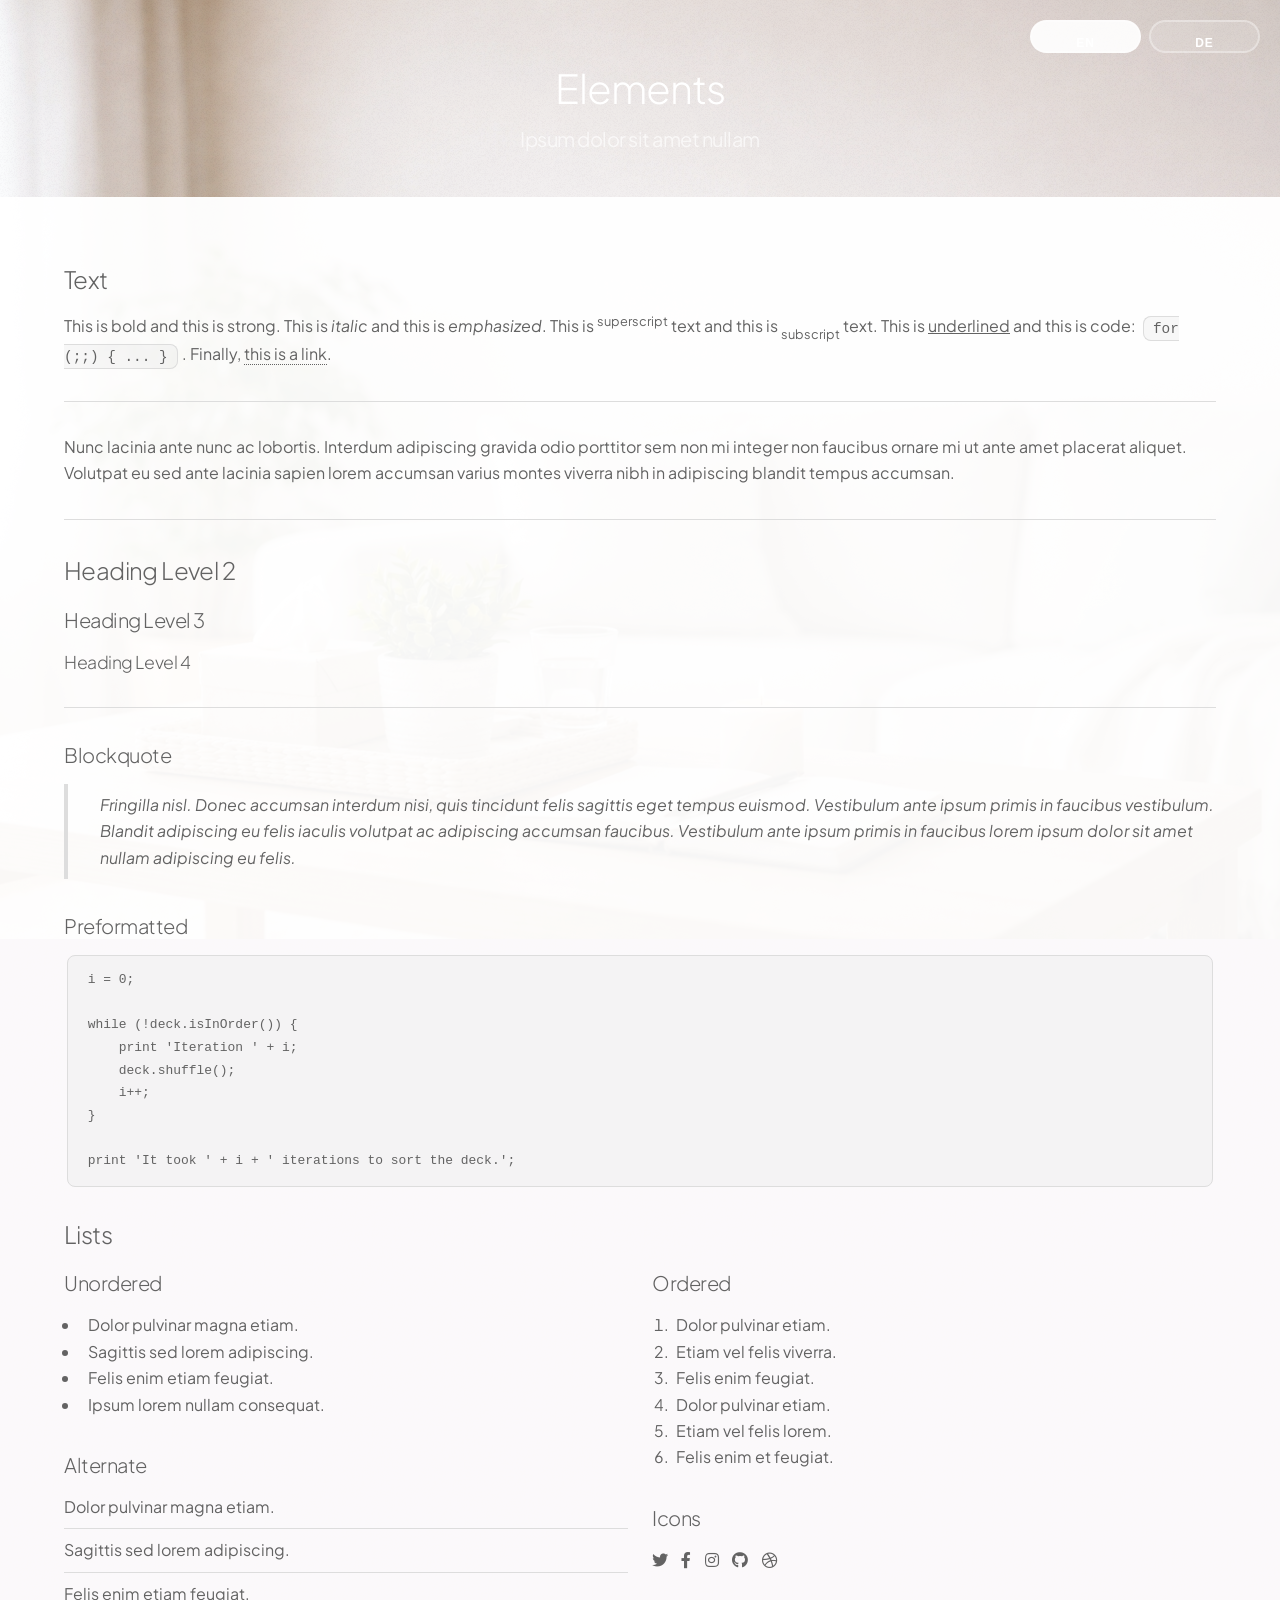
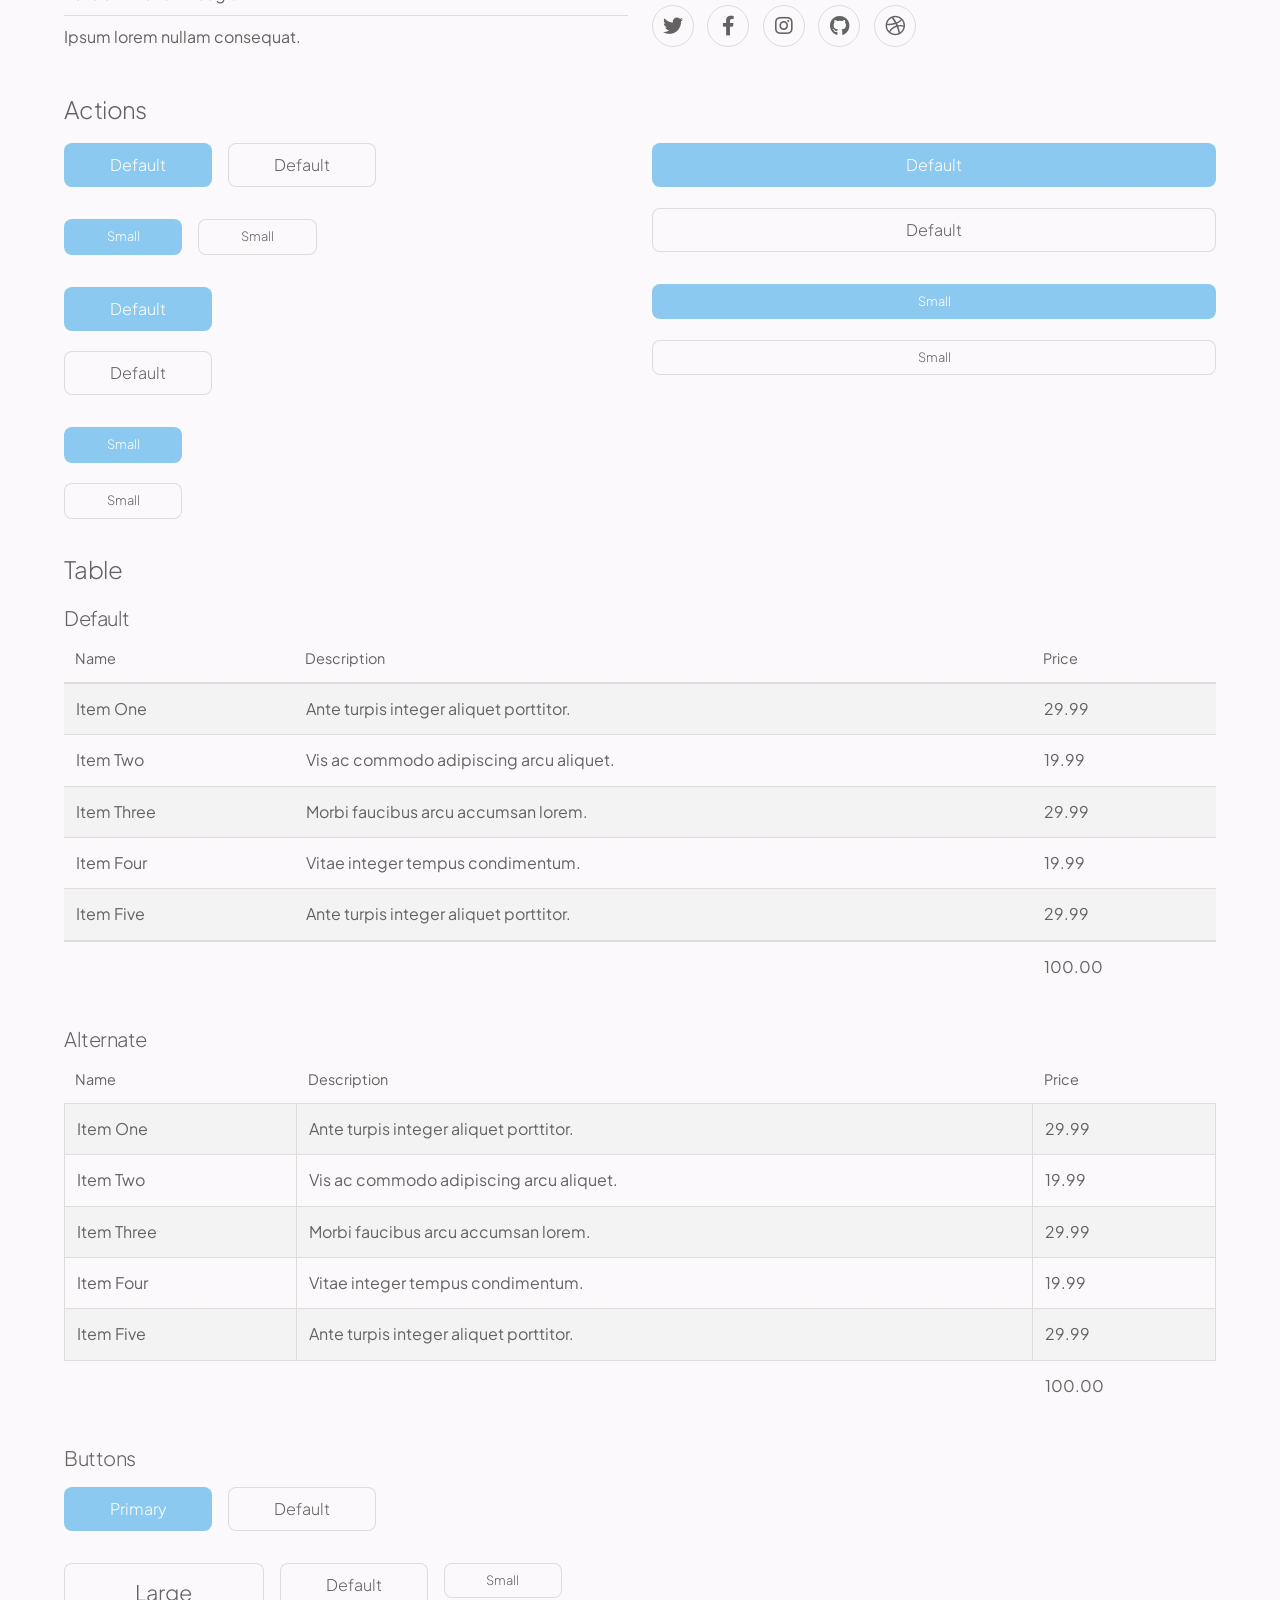
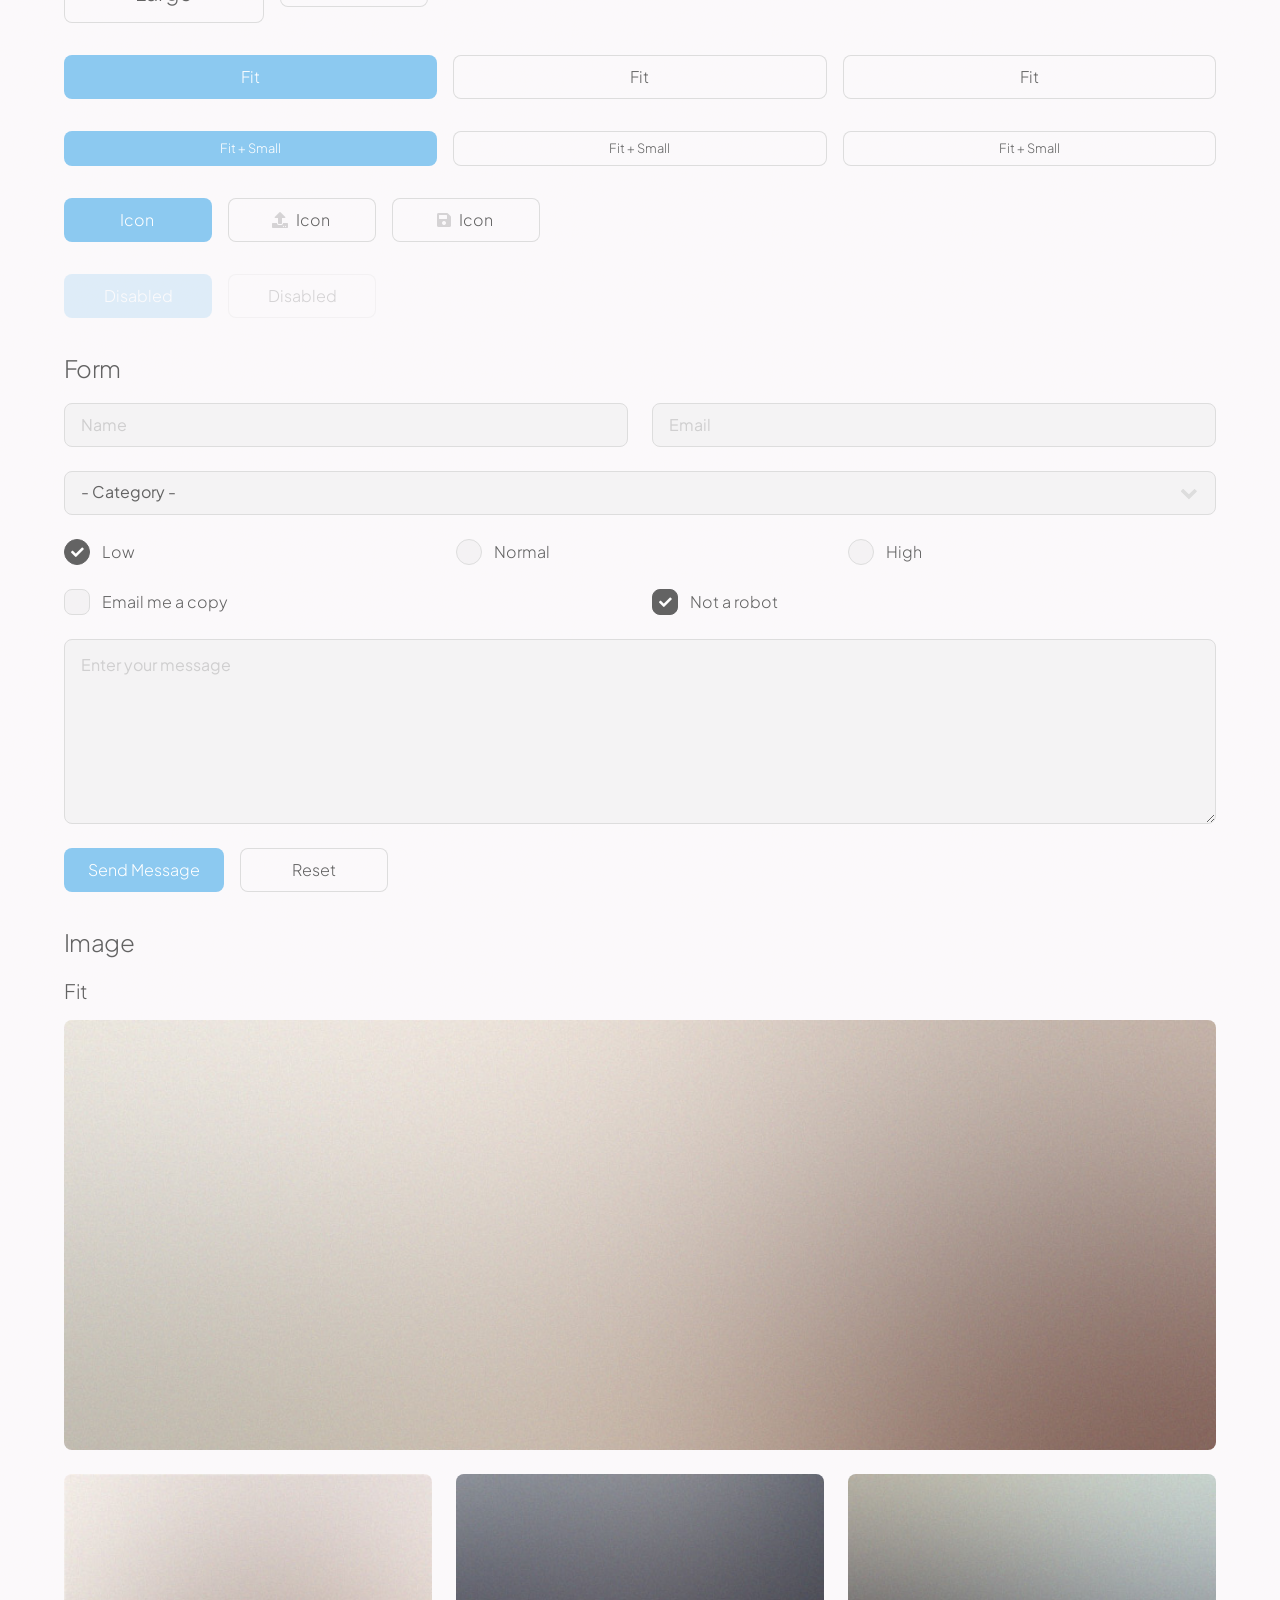
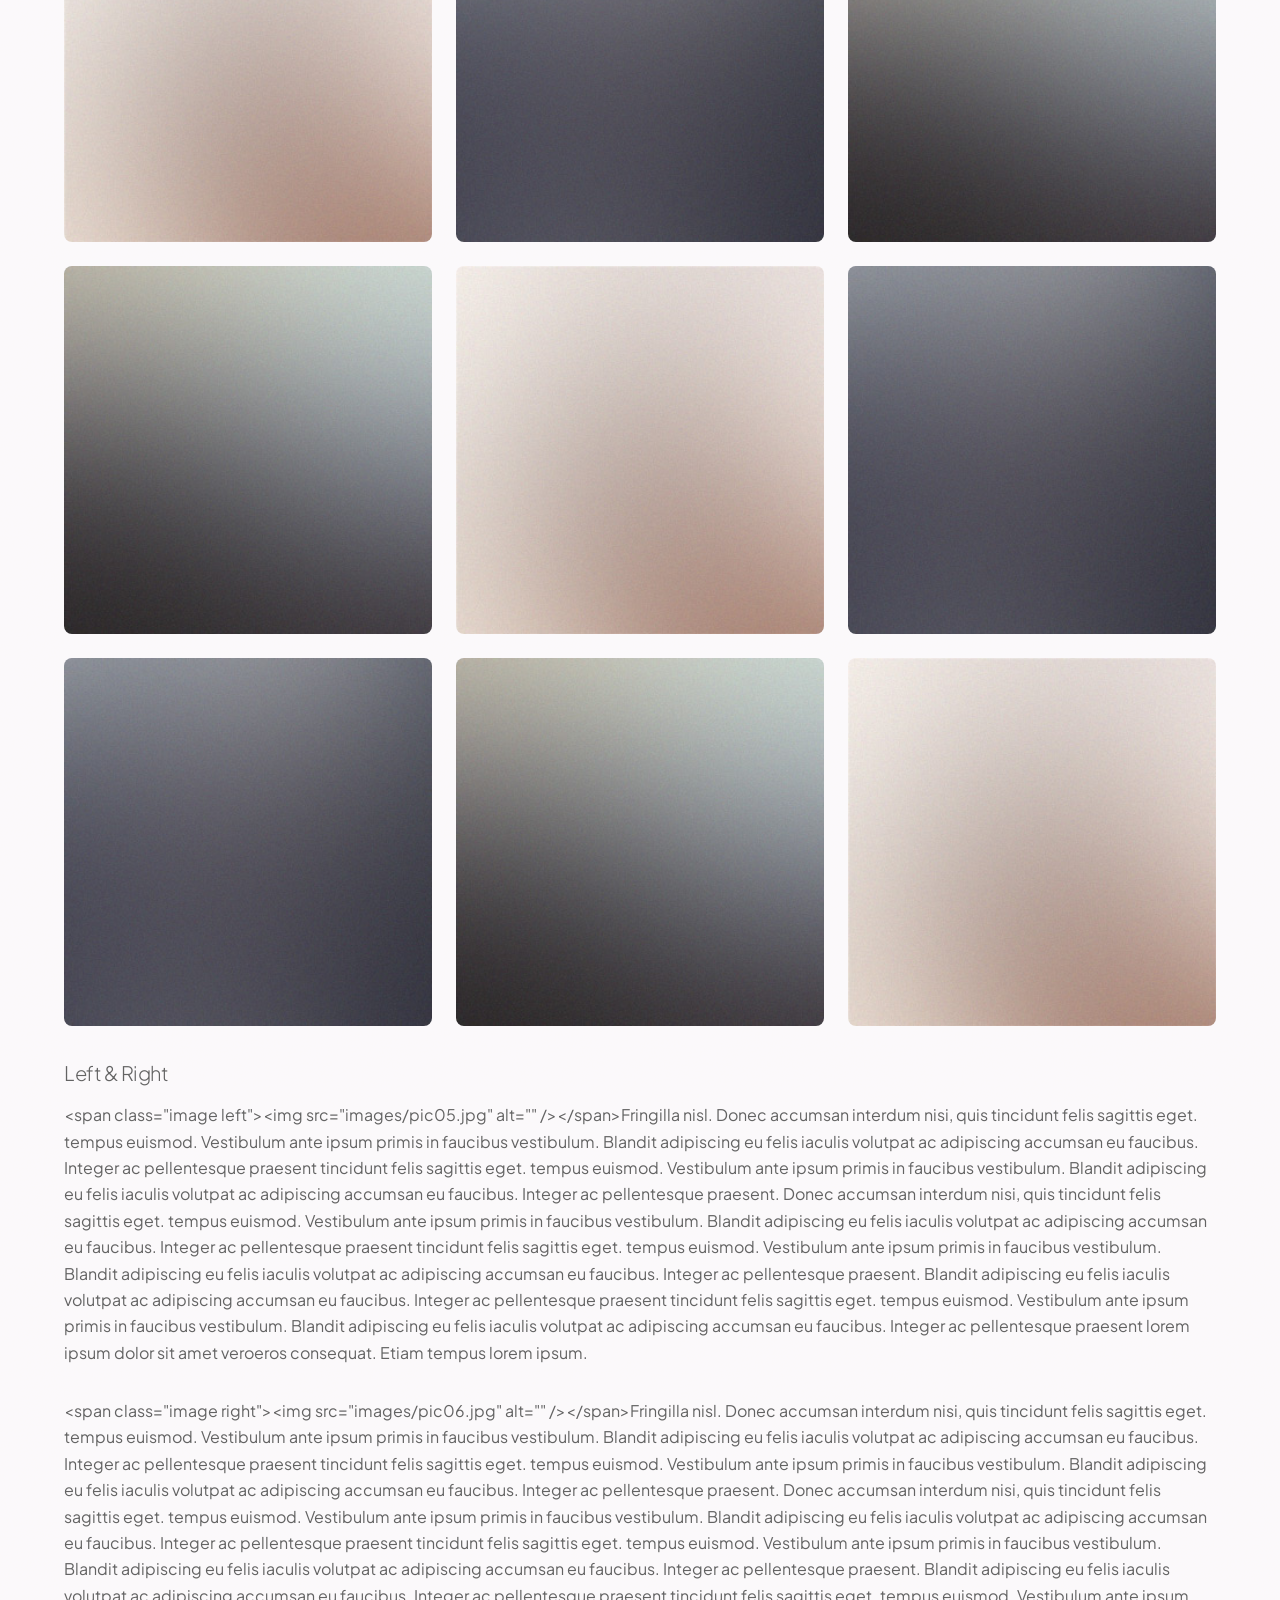
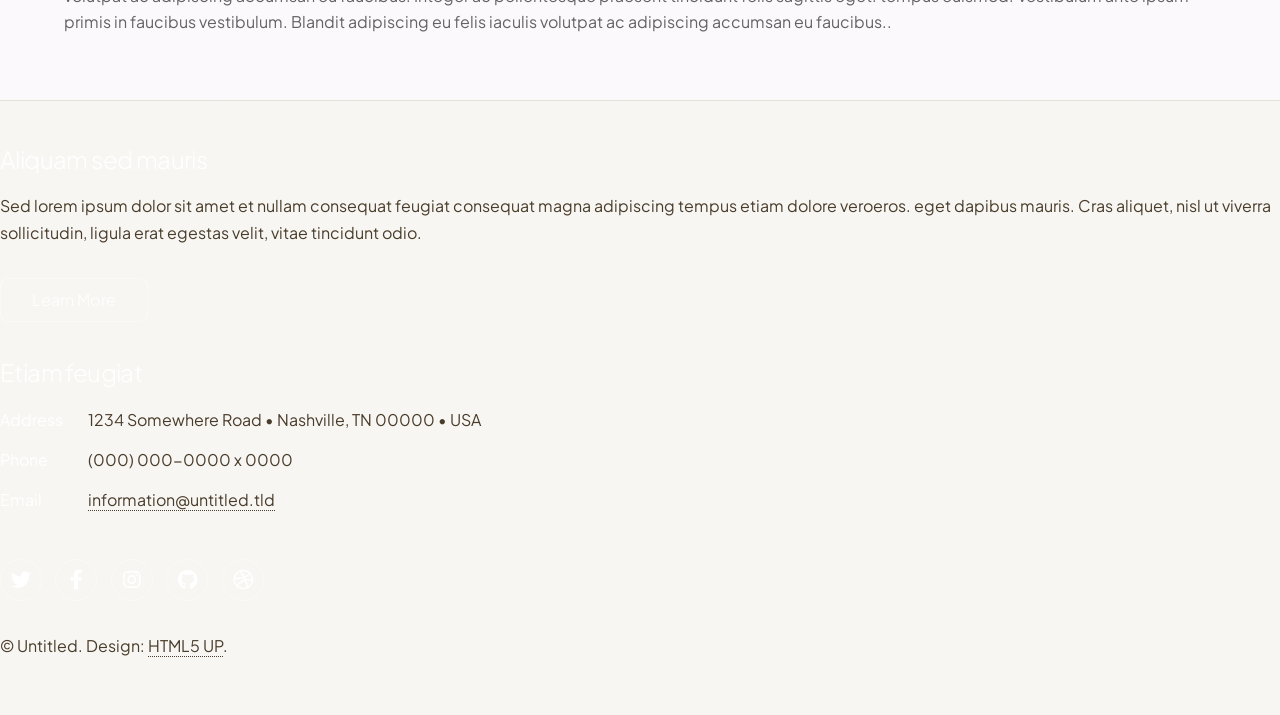
==== commit 2ea32be9: "feat: Add custom styles and language switching functionality - Created site.css for custom styles, i" ====
--- a/elements.html
+++ b/elements.html
@@ -1,81 +1,105 @@
-<!DOCTYPE HTML>
+<!DOCTYPE html>
 <!--
 	Stellar by HTML5 UP
 	html5up.net | @ajlkn
 	Free for personal and commercial use under the CCA 3.0 license (html5up.net/license)
 -->
 <html lang="en">
-	<head>
-		<title>Elements - Stellar by HTML5 UP</title>
-		<meta charset="utf-8" />
-		<meta name="viewport" content="width=device-width, initial-scale=1, user-scalable=no" />
-		<link rel="stylesheet" href="assets/css/main.css" />
-		<noscript><link rel="stylesheet" href="assets/css/noscript.css" /></noscript>
-		<style>
-			.lang-switcher {
-				position: fixed;
-				top: 1.25rem;
-				right: 1.25rem;
-				z-index: 10001;
-				display: flex;
-				gap: 0.5rem;
-			}
-			.lang-switcher button {
-				background: rgba(255, 255, 255, 0.12);
-				border: solid 1px rgba(255, 255, 255, 0.35);
-				color: #ffffff;
-				border-radius: 999px;
-				padding: 0.35rem 0.85rem;
-				font-size: 0.75rem;
-				font-weight: 700;
-				letter-spacing: 0.08em;
-				cursor: pointer;
-				transition: all 0.2s ease;
-			}
-			.lang-switcher button.active,
-			.lang-switcher button:hover {
-				background: rgba(255, 255, 255, 0.9);
-				color: #6366f1;
-			}
-		</style>
-	</head>
-	<body class="is-preload">
-
-		<div class="lang-switcher" aria-label="Language switcher">
-			<button type="button" data-lang-button="en" onclick="setLanguage('en')">EN</button>
-			<button type="button" data-lang-button="de" onclick="setLanguage('de')">DE</button>
-		</div>
-
-		<!-- Wrapper -->
-			<div id="wrapper">
-
-				<!-- Header -->
-					<header id="header">
-						<h1 data-i18n="header_title">Elements</h1>
-						<p data-i18n="header_subtitle">Ipsum dolor sit amet nullam</p>
-					</header>
-
-				<!-- Main -->
-					<div id="main">
-
-						<!-- Content -->
-							<section id="content" class="main">
-
-								<!-- Text -->
-									<section>
-										<h2 data-i18n="text_title">Text</h2>
-										<p data-i18n-html="text_p1">This is <b>bold</b> and this is <strong>strong</strong>. This is <i>italic</i> and this is <em>emphasized</em>. This is <sup>superscript</sup> text and this is <sub>subscript</sub> text. This is <u>underlined</u> and this is code: <code>for (;;) { ... }</code>. Finally, <a href="#">this is a link</a>.</p>
-										<hr />
-										<p data-i18n="text_p2">Nunc lacinia ante nunc ac lobortis. Interdum adipiscing gravida odio porttitor sem non mi integer non faucibus ornare mi ut ante amet placerat aliquet. Volutpat eu sed ante lacinia sapien lorem accumsan varius montes viverra nibh in adipiscing blandit tempus accumsan.</p>
-										<hr />
-										<h2 data-i18n="heading2">Heading Level 2</h2>
-										<h3 data-i18n="heading3">Heading Level 3</h3>
-										<h4 data-i18n="heading4">Heading Level 4</h4>
-										<hr />
-										<h3 data-i18n="blockquote_title">Blockquote</h3>
-										<blockquote data-i18n="blockquote_text">Fringilla nisl. Donec accumsan interdum nisi, quis tincidunt felis sagittis eget tempus euismod. Vestibulum ante ipsum primis in faucibus vestibulum. Blandit adipiscing eu felis iaculis volutpat ac adipiscing accumsan faucibus. Vestibulum ante ipsum primis in faucibus lorem ipsum dolor sit amet nullam adipiscing eu felis.</blockquote>
-										<h3 data-i18n="preformatted_title">Preformatted</h3>
-										<pre><code>i = 0;
+  <head>
+    <title>Elements - Stellar by HTML5 UP</title>
+    <meta charset="utf-8" />
+    <meta
+      name="viewport"
+      content="width=device-width, initial-scale=1, user-scalable=no"
+    />
+    <link rel="stylesheet" href="assets/css/main.css" />
+    <noscript
+      ><link rel="stylesheet" href="assets/css/noscript.css"
+    /></noscript>
+    <style>
+      .lang-switcher {
+        position: fixed;
+        top: 1.25rem;
+        right: 1.25rem;
+        z-index: 10001;
+        display: flex;
+        gap: 0.5rem;
+      }
+      .lang-switcher button {
+        background: rgba(255, 255, 255, 0.12);
+        border: solid 1px rgba(255, 255, 255, 0.35);
+        color: #ffffff;
+        border-radius: 999px;
+        padding: 0.35rem 0.85rem;
+        font-size: 0.75rem;
+        font-weight: 700;
+        letter-spacing: 0.08em;
+        cursor: pointer;
+        transition: all 0.2s ease;
+      }
+      .lang-switcher button.active,
+      .lang-switcher button:hover {
+        background: rgba(255, 255, 255, 0.9);
+        color: #6366f1;
+      }
+    </style>
+  </head>
+  <body class="is-preload">
+    <div class="lang-switcher" aria-label="Language switcher">
+      <button type="button" data-lang-button="en" onclick="setLanguage('en')">
+        EN
+      </button>
+      <button type="button" data-lang-button="de" onclick="setLanguage('de')">
+        DE
+      </button>
+    </div>
+
+    <!-- Wrapper -->
+    <div id="wrapper">
+      <!-- Header -->
+      <header id="header">
+        <h1 data-i18n="header_title">Elements</h1>
+        <p data-i18n="header_subtitle">Ipsum dolor sit amet nullam</p>
+      </header>
+
+      <!-- Main -->
+      <div id="main">
+        <!-- Content -->
+        <section id="content" class="main">
+          <!-- Text -->
+          <section>
+            <h2 data-i18n="text_title">Text</h2>
+            <p data-i18n-html="text_p1">
+              This is <b>bold</b> and this is <strong>strong</strong>. This is
+              <i>italic</i> and this is <em>emphasized</em>. This is
+              <sup>superscript</sup> text and this is <sub>subscript</sub> text.
+              This is <u>underlined</u> and this is code:
+              <code>for (;;) { ... }</code>. Finally,
+              <a href="#">this is a link</a>.
+            </p>
+            <hr />
+            <p data-i18n="text_p2">
+              Nunc lacinia ante nunc ac lobortis. Interdum adipiscing gravida
+              odio porttitor sem non mi integer non faucibus ornare mi ut ante
+              amet placerat aliquet. Volutpat eu sed ante lacinia sapien lorem
+              accumsan varius montes viverra nibh in adipiscing blandit tempus
+              accumsan.
+            </p>
+            <hr />
+            <h2 data-i18n="heading2">Heading Level 2</h2>
+            <h3 data-i18n="heading3">Heading Level 3</h3>
+            <h4 data-i18n="heading4">Heading Level 4</h4>
+            <hr />
+            <h3 data-i18n="blockquote_title">Blockquote</h3>
+            <blockquote data-i18n="blockquote_text">
+              Fringilla nisl. Donec accumsan interdum nisi, quis tincidunt felis
+              sagittis eget tempus euismod. Vestibulum ante ipsum primis in
+              faucibus vestibulum. Blandit adipiscing eu felis iaculis volutpat
+              ac adipiscing accumsan faucibus. Vestibulum ante ipsum primis in
+              faucibus lorem ipsum dolor sit amet nullam adipiscing eu felis.
+            </blockquote>
+            <h3 data-i18n="preformatted_title">Preformatted</h3>
+            <pre><code>i = 0;
 
 while (!deck.isInOrder()) {
     print 'Iteration ' + i;
@@ -84,333 +108,931 @@
 }
 
 print 'It took ' + i + ' iterations to sort the deck.';</code></pre>
-									</section>
-
-								<!-- Lists -->
-									<section>
-										<h2 data-i18n="lists_title">Lists</h2>
-										<div class="row">
-											<div class="col-6 col-12-medium">
-												<h3 data-i18n="unordered_title">Unordered</h3>
-												<ul>
-													<li data-i18n="unordered_1">Dolor pulvinar magna etiam.</li>
-													<li data-i18n="unordered_2">Sagittis sed lorem adipiscing.</li>
-													<li data-i18n="unordered_3">Felis enim etiam feugiat.</li>
-													<li data-i18n="unordered_4">Ipsum lorem nullam consequat.</li>
-												</ul>
-												<h3 data-i18n="alternate_title">Alternate</h3>
-												<ul class="alt">
-													<li data-i18n="alternate_1">Dolor pulvinar magna etiam.</li>
-													<li data-i18n="alternate_2">Sagittis sed lorem adipiscing.</li>
-													<li data-i18n="alternate_3">Felis enim etiam feugiat.</li>
-													<li data-i18n="alternate_4">Ipsum lorem nullam consequat.</li>
-												</ul>
-											</div>
-											<div class="col-6 col-12-medium">
-												<h3 data-i18n="ordered_title">Ordered</h3>
-												<ol>
-													<li data-i18n="ordered_1">Dolor pulvinar etiam.</li>
-													<li data-i18n="ordered_2">Etiam vel felis viverra.</li>
-													<li data-i18n="ordered_3">Felis enim feugiat.</li>
-													<li data-i18n="ordered_4">Dolor pulvinar etiam.</li>
-													<li data-i18n="ordered_5">Etiam vel felis lorem.</li>
-													<li data-i18n="ordered_6">Felis enim et feugiat.</li>
-												</ol>
-												<h3 data-i18n="icons_title">Icons</h3>
-												<ul class="icons">
-													<li><a href="#" class="icon brands fa-twitter"><span class="label">Twitter</span></a></li>
-													<li><a href="#" class="icon brands fa-facebook-f"><span class="label">Facebook</span></a></li>
-													<li><a href="#" class="icon brands fa-instagram"><span class="label">Instagram</span></a></li>
-													<li><a href="#" class="icon brands fa-github"><span class="label">GitHub</span></a></li>
-													<li><a href="#" class="icon brands fa-dribbble"><span class="label">Dribbble</span></a></li>
-												</ul>
-												<ul class="icons">
-													<li><a href="#" class="icon brands alt fa-twitter"><span class="label">Twitter</span></a></li>
-													<li><a href="#" class="icon brands alt fa-facebook-f"><span class="label">Facebook</span></a></li>
-													<li><a href="#" class="icon brands alt fa-instagram"><span class="label">Instagram</span></a></li>
-													<li><a href="#" class="icon brands alt fa-github"><span class="label">GitHub</span></a></li>
-													<li><a href="#" class="icon brands alt fa-dribbble"><span class="label">Dribbble</span></a></li>
-												</ul>
-											</div>
-										</div>
-										<h2 data-i18n="actions_title">Actions</h2>
-										<div class="row">
-											<div class="col-6 col-12-medium">
-												<ul class="actions">
-													<li><a href="#" class="button primary" data-i18n="default_button">Default</a></li>
-													<li><a href="#" class="button" data-i18n="default_button">Default</a></li>
-												</ul>
-												<ul class="actions small">
-													<li><a href="#" class="button primary small" data-i18n="small_button">Small</a></li>
-													<li><a href="#" class="button small" data-i18n="small_button">Small</a></li>
-												</ul>
-												<ul class="actions stacked">
-													<li><a href="#" class="button primary" data-i18n="default_button">Default</a></li>
-													<li><a href="#" class="button" data-i18n="default_button">Default</a></li>
-												</ul>
-												<ul class="actions stacked">
-													<li><a href="#" class="button primary small" data-i18n="small_button">Small</a></li>
-													<li><a href="#" class="button small" data-i18n="small_button">Small</a></li>
-												</ul>
-											</div>
-											<div class="col-6 col-12-medium">
-												<ul class="actions stacked">
-													<li><a href="#" class="button primary fit" data-i18n="default_button">Default</a></li>
-													<li><a href="#" class="button fit" data-i18n="default_button">Default</a></li>
-												</ul>
-												<ul class="actions stacked">
-													<li><a href="#" class="button primary small fit" data-i18n="small_button">Small</a></li>
-													<li><a href="#" class="button small fit" data-i18n="small_button">Small</a></li>
-												</ul>
-											</div>
-										</div>
-									</section>
-
-								<!-- Table -->
-									<section>
-										<h2 data-i18n="table_title">Table</h2>
-										<h3 data-i18n="default_title">Default</h3>
-										<div class="table-wrapper">
-											<table>
-												<thead>
-													<tr>
-														<th data-i18n="name">Name</th>
-														<th data-i18n="description">Description</th>
-														<th data-i18n="price">Price</th>
-													</tr>
-												</thead>
-												<tbody>
-													<tr><td data-i18n="item1">Item One</td><td data-i18n="item1_desc">Ante turpis integer aliquet porttitor.</td><td>29.99</td></tr>
-													<tr><td data-i18n="item2">Item Two</td><td data-i18n="item2_desc">Vis ac commodo adipiscing arcu aliquet.</td><td>19.99</td></tr>
-													<tr><td data-i18n="item3">Item Three</td><td data-i18n="item3_desc">Morbi faucibus arcu accumsan lorem.</td><td>29.99</td></tr>
-													<tr><td data-i18n="item4">Item Four</td><td data-i18n="item4_desc">Vitae integer tempus condimentum.</td><td>19.99</td></tr>
-													<tr><td data-i18n="item5">Item Five</td><td data-i18n="item5_desc">Ante turpis integer aliquet porttitor.</td><td>29.99</td></tr>
-												</tbody>
-												<tfoot>
-													<tr>
-														<td colspan="2"></td>
-														<td>100.00</td>
-													</tr>
-												</tfoot>
-											</table>
-										</div>
-
-										<h3 data-i18n="alternate_title_small">Alternate</h3>
-										<div class="table-wrapper">
-											<table class="alt">
-												<thead>
-													<tr>
-														<th data-i18n="name">Name</th>
-														<th data-i18n="description">Description</th>
-														<th data-i18n="price">Price</th>
-													</tr>
-												</thead>
-												<tbody>
-													<tr><td data-i18n="item1">Item One</td><td data-i18n="item1_desc">Ante turpis integer aliquet porttitor.</td><td>29.99</td></tr>
-													<tr><td data-i18n="item2">Item Two</td><td data-i18n="item2_desc">Vis ac commodo adipiscing arcu aliquet.</td><td>19.99</td></tr>
-													<tr><td data-i18n="item3">Item Three</td><td data-i18n="item3_desc">Morbi faucibus arcu accumsan lorem.</td><td>29.99</td></tr>
-													<tr><td data-i18n="item4">Item Four</td><td data-i18n="item4_desc">Vitae integer tempus condimentum.</td><td>19.99</td></tr>
-													<tr><td data-i18n="item5">Item Five</td><td data-i18n="item5_desc">Ante turpis integer aliquet porttitor.</td><td>29.99</td></tr>
-												</tbody>
-												<tfoot>
-													<tr>
-														<td colspan="2"></td>
-														<td>100.00</td>
-													</tr>
-												</tfoot>
-											</table>
-										</div>
-									</section>
-
-								<!-- Buttons -->
-									<section>
-										<h3 data-i18n="buttons_title">Buttons</h3>
-										<ul class="actions">
-											<li><a href="#" class="button primary" data-i18n="primary">Primary</a></li>
-											<li><a href="#" class="button" data-i18n="default_button">Default</a></li>
-										</ul>
-										<ul class="actions">
-											<li><a href="#" class="button large" data-i18n="large">Large</a></li>
-											<li><a href="#" class="button" data-i18n="default_button">Default</a></li>
-											<li><a href="#" class="button small" data-i18n="small_button">Small</a></li>
-										</ul>
-										<ul class="actions fit">
-											<li><a href="#" class="button primary fit" data-i18n="fit">Fit</a></li>
-											<li><a href="#" class="button fit" data-i18n="fit">Fit</a></li>
-											<li><a href="#" class="button fit" data-i18n="fit">Fit</a></li>
-										</ul>
-										<ul class="actions fit small">
-											<li><a href="#" class="button primary fit small" data-i18n="fit_small">Fit + Small</a></li>
-											<li><a href="#" class="button fit small" data-i18n="fit_small">Fit + Small</a></li>
-											<li><a href="#" class="button fit small" data-i18n="fit_small">Fit + Small</a></li>
-										</ul>
-										<ul class="actions">
-											<li><a href="#" class="button primary icon solidfa-download" data-i18n="icon">Icon</a></li>
-											<li><a href="#" class="button icon solid fa-upload" data-i18n="icon">Icon</a></li>
-											<li><a href="#" class="button icon solid fa-save" data-i18n="icon">Icon</a></li>
-										</ul>
-										<ul class="actions">
-											<li><span class="button primary disabled" data-i18n="disabled">Disabled</span></li>
-											<li><span class="button disabled" data-i18n="disabled">Disabled</span></li>
-										</ul>
-									</section>
-
-								<!-- Form -->
-									<section>
-										<h2 data-i18n="form_title">Form</h2>
-										<form method="post" action="#">
-											<div class="row gtr-uniform">
-												<div class="col-6 col-12-xsmall">
-													<input type="text" name="demo-name" id="demo-name" value="" placeholder="Name" data-i18n-placeholder="name_placeholder" />
-												</div>
-												<div class="col-6 col-12-xsmall">
-													<input type="email" name="demo-email" id="demo-email" value="" placeholder="Email" data-i18n-placeholder="email_placeholder" />
-												</div>
-												<div class="col-12">
-													<select name="demo-category" id="demo-category">
-														<option value="" data-i18n="category_placeholder">- Category -</option>
-														<option value="1" data-i18n="manufacturing">Manufacturing</option>
-														<option value="1" data-i18n="shipping">Shipping</option>
-														<option value="1" data-i18n="administration">Administration</option>
-														<option value="1" data-i18n="human_resources">Human Resources</option>
-													</select>
-												</div>
-												<div class="col-4 col-12-small">
-													<input type="radio" id="demo-priority-low" name="demo-priority" checked>
-													<label for="demo-priority-low" data-i18n="low">Low</label>
-												</div>
-												<div class="col-4 col-12-small">
-													<input type="radio" id="demo-priority-normal" name="demo-priority">
-													<label for="demo-priority-normal" data-i18n="normal">Normal</label>
-												</div>
-												<div class="col-4 col-12-small">
-													<input type="radio" id="demo-priority-high" name="demo-priority">
-													<label for="demo-priority-high" data-i18n="high">High</label>
-												</div>
-												<div class="col-6 col-12-small">
-													<input type="checkbox" id="demo-copy" name="demo-copy">
-													<label for="demo-copy" data-i18n="email_copy">Email me a copy</label>
-												</div>
-												<div class="col-6 col-12-small">
-													<input type="checkbox" id="demo-human" name="demo-human" checked>
-													<label for="demo-human" data-i18n="not_robot">Not a robot</label>
-												</div>
-												<div class="col-12">
-													<textarea name="demo-message" id="demo-message" placeholder="Enter your message" rows="6" data-i18n-placeholder="message_placeholder"></textarea>
-												</div>
-												<div class="col-12">
-													<ul class="actions">
-														<li><input type="submit" value="Send Message" class="primary" data-i18n-value="send_message" /></li>
-														<li><input type="reset" value="Reset" data-i18n-value="reset" /></li>
-													</ul>
-												</div>
-											</div>
-										</form>
-									</section>
-
-								<!-- Image -->
-									<section>
-										<h2 data-i18n="image_title">Image</h2>
-										<h3 data-i18n="fit">Fit</h3>
-										<div class="box alt">
-											<div class="row gtr-uniform">
-												<div class="col-12"><span class="image fit"><img src="images/pic04.jpg" alt="" /></span></div>
-												<div class="col-4"><span class="image fit"><img src="images/pic01.jpg" alt="" /></span></div>
-												<div class="col-4"><span class="image fit"><img src="images/pic02.jpg" alt="" /></span></div>
-												<div class="col-4"><span class="image fit"><img src="images/pic03.jpg" alt="" /></span></div>
-												<div class="col-4"><span class="image fit"><img src="images/pic03.jpg" alt="" /></span></div>
-												<div class="col-4"><span class="image fit"><img src="images/pic01.jpg" alt="" /></span></div>
-												<div class="col-4"><span class="image fit"><img src="images/pic02.jpg" alt="" /></span></div>
-												<div class="col-4"><span class="image fit"><img src="images/pic02.jpg" alt="" /></span></div>
-												<div class="col-4"><span class="image fit"><img src="images/pic03.jpg" alt="" /></span></div>
-												<div class="col-4"><span class="image fit"><img src="images/pic01.jpg" alt="" /></span></div>
-											</div>
-										</div>
-										<h3 data-i18n="left_right">Left &amp; Right</h3>
-										<p data-i18n="image_p1"><span class="image left"><img src="images/pic05.jpg" alt="" /></span>Fringilla nisl. Donec accumsan interdum nisi, quis tincidunt felis sagittis eget. tempus euismod. Vestibulum ante ipsum primis in faucibus vestibulum. Blandit adipiscing eu felis iaculis volutpat ac adipiscing accumsan eu faucibus. Integer ac pellentesque praesent tincidunt felis sagittis eget. tempus euismod. Vestibulum ante ipsum primis in faucibus vestibulum. Blandit adipiscing eu felis iaculis volutpat ac adipiscing accumsan eu faucibus. Integer ac pellentesque praesent. Donec accumsan interdum nisi, quis tincidunt felis sagittis eget. tempus euismod. Vestibulum ante ipsum primis in faucibus vestibulum. Blandit adipiscing eu felis iaculis volutpat ac adipiscing accumsan eu faucibus. Integer ac pellentesque praesent tincidunt felis sagittis eget. tempus euismod. Vestibulum ante ipsum primis in faucibus vestibulum. Blandit adipiscing eu felis iaculis volutpat ac adipiscing accumsan eu faucibus. Integer ac pellentesque praesent. Blandit adipiscing eu felis iaculis volutpat ac adipiscing accumsan eu faucibus. Integer ac pellentesque praesent tincidunt felis sagittis eget. tempus euismod. Vestibulum ante ipsum primis in faucibus vestibulum. Blandit adipiscing eu felis iaculis volutpat ac adipiscing accumsan eu faucibus. Integer ac pellentesque praesent lorem ipsum dolor sit amet veroeros consequat. Etiam tempus lorem ipsum.</p>
-										<p data-i18n="image_p2"><span class="image right"><img src="images/pic06.jpg" alt="" /></span>Fringilla nisl. Donec accumsan interdum nisi, quis tincidunt felis sagittis eget. tempus euismod. Vestibulum ante ipsum primis in faucibus vestibulum. Blandit adipiscing eu felis iaculis volutpat ac adipiscing accumsan eu faucibus. Integer ac pellentesque praesent tincidunt felis sagittis eget. tempus euismod. Vestibulum ante ipsum primis in faucibus vestibulum. Blandit adipiscing eu felis iaculis volutpat ac adipiscing accumsan eu faucibus. Integer ac pellentesque praesent. Donec accumsan interdum nisi, quis tincidunt felis sagittis eget. tempus euismod. Vestibulum ante ipsum primis in faucibus vestibulum. Blandit adipiscing eu felis iaculis volutpat ac adipiscing accumsan eu faucibus. Integer ac pellentesque praesent tincidunt felis sagittis eget. tempus euismod. Vestibulum ante ipsum primis in faucibus vestibulum. Blandit adipiscing eu felis iaculis volutpat ac adipiscing accumsan eu faucibus. Integer ac pellentesque praesent. Blandit adipiscing eu felis iaculis volutpat ac adipiscing accumsan eu faucibus. Integer ac pellentesque praesent tincidunt felis sagittis eget. tempus euismod. Vestibulum ante ipsum primis in faucibus vestibulum. Blandit adipiscing eu felis iaculis volutpat ac adipiscing accumsan eu faucibus..</p>
-									</section>
-
-							</section>
-
-					</div>
-
-				<!-- Footer -->
-					<footer id="footer">
-						<section>
-							<h2 data-i18n="footer_left_title">Aliquam sed mauris</h2>
-							<p data-i18n="footer_left_text">Sed lorem ipsum dolor sit amet et nullam consequat feugiat consequat magna adipiscing tempus etiam dolore veroeros. eget dapibus mauris. Cras aliquet, nisl ut viverra sollicitudin, ligula erat egestas velit, vitae tincidunt odio.</p>
-							<ul class="actions">
-								<li><a href="#" class="button" data-i18n="learn_more">Learn More</a></li>
-							</ul>
-						</section>
-						<section>
-							<h2 data-i18n="footer_right_title">Etiam feugiat</h2>
-							<dl class="alt">
-								<dt data-i18n="address">Address</dt>
-								<dd>1234 Somewhere Road &bull; Nashville, TN 00000 &bull; USA</dd>
-								<dt data-i18n="phone">Phone</dt>
-								<dd>(000) 000-0000 x 0000</dd>
-								<dt data-i18n="email">Email</dt>
-								<dd><a href="#">information@untitled.tld</a></dd>
-							</dl>
-							<ul class="icons">
-								<li><a href="#" class="icon brands fa-twitter alt"><span class="label">Twitter</span></a></li>
-								<li><a href="#" class="icon brands fa-facebook-f alt"><span class="label">Facebook</span></a></li>
-								<li><a href="#" class="icon brands fa-instagram alt"><span class="label">Instagram</span></a></li>
-								<li><a href="#" class="icon brands fa-github alt"><span class="label">GitHub</span></a></li>
-								<li><a href="#" class="icon brands fa-dribbble alt"><span class="label">Dribbble</span></a></li>
-							</ul>
-						</section>
-						<p class="copyright" data-i18n-html="copyright">&copy; Untitled. Design: <a href="https://html5up.net">HTML5 UP</a>.</p>
-					</footer>
-
-			</div>
-
-		<!-- Scripts -->
-			<script src="assets/js/jquery.min.js"></script>
-			<script src="assets/js/jquery.scrollex.min.js"></script>
-			<script src="assets/js/jquery.scrolly.min.js"></script>
-			<script src="assets/js/browser.min.js"></script>
-			<script src="assets/js/breakpoints.min.js"></script>
-			<script src="assets/js/util.js"></script>
-			<script src="assets/js/main.js"></script>
-			<script>
-				const translations = {
-					en: {
-						header_title: 'Elements', header_subtitle: 'Ipsum dolor sit amet nullam', text_title: 'Text', text_p1: 'This is <b>bold</b> and this is <strong>strong</strong>. This is <i>italic</i> and this is <em>emphasized</em>. This is <sup>superscript</sup> text and this is <sub>subscript</sub> text. This is <u>underlined</u> and this is code: <code>for (;;) { ... }</code>. Finally, <a href="#">this is a link</a>.', text_p2: 'Nunc lacinia ante nunc ac lobortis. Interdum adipiscing gravida odio porttitor sem non mi integer non faucibus ornare mi ut ante amet placerat aliquet. Volutpat eu sed ante lacinia sapien lorem accumsan varius montes viverra nibh in adipiscing blandit tempus accumsan.', heading2: 'Heading Level 2', heading3: 'Heading Level 3', heading4: 'Heading Level 4', blockquote_title: 'Blockquote', blockquote_text: 'Fringilla nisl. Donec accumsan interdum nisi, quis tincidunt felis sagittis eget tempus euismod. Vestibulum ante ipsum primis in faucibus vestibulum. Blandit adipiscing eu felis iaculis volutpat ac adipiscing accumsan faucibus. Vestibulum ante ipsum primis in faucibus lorem ipsum dolor sit amet nullam adipiscing eu felis.', preformatted_title: 'Preformatted', lists_title: 'Lists', unordered_title: 'Unordered', unordered_1: 'Dolor pulvinar magna etiam.', unordered_2: 'Sagittis sed lorem adipiscing.', unordered_3: 'Felis enim etiam feugiat.', unordered_4: 'Ipsum lorem nullam consequat.', alternate_title: 'Alternate', alternate_1: 'Dolor pulvinar magna etiam.', alternate_2: 'Sagittis sed lorem adipiscing.', alternate_3: 'Felis enim etiam feugiat.', alternate_4: 'Ipsum lorem nullam consequat.', ordered_title: 'Ordered', ordered_1: 'Dolor pulvinar etiam.', ordered_2: 'Etiam vel felis viverra.', ordered_3: 'Felis enim feugiat.', ordered_4: 'Dolor pulvinar etiam.', ordered_5: 'Etiam vel felis lorem.', ordered_6: 'Felis enim et feugiat.', icons_title: 'Icons', actions_title: 'Actions', default_button: 'Default', small_button: 'Small', table_title: 'Table', default_title: 'Default', name: 'Name', description: 'Description', price: 'Price', item1: 'Item One', item1_desc: 'Ante turpis integer aliquet porttitor.', item2: 'Item Two', item2_desc: 'Vis ac commodo adipiscing arcu aliquet.', item3: 'Item Three', item3_desc: 'Morbi faucibus arcu accumsan lorem.', item4: 'Item Four', item4_desc: 'Vitae integer tempus condimentum.', item5: 'Item Five', item5_desc: 'Ante turpis integer aliquet porttitor.', alternate_title_small: 'Alternate', buttons_title: 'Buttons', primary: 'Primary', large: 'Large', fit: 'Fit', fit_small: 'Fit + Small', icon: 'Icon', disabled: 'Disabled', form_title: 'Form', name_placeholder: 'Name', email_placeholder: 'Email', category_placeholder: '- Category -', manufacturing: 'Manufacturing', shipping: 'Shipping', administration: 'Administration', human_resources: 'Human Resources', low: 'Low', normal: 'Normal', high: 'High', email_copy: 'Email me a copy', not_robot: 'Not a robot', message_placeholder: 'Enter your message', send_message: 'Send Message', reset: 'Reset', image_title: 'Image', left_right: 'Left & Right', image_p1: '<span class="image left"><img src="images/pic05.jpg" alt="" /></span>Fringilla nisl. Donec accumsan interdum nisi, quis tincidunt felis sagittis eget. tempus euismod. Vestibulum ante ipsum primis in faucibus vestibulum. Blandit adipiscing eu felis iaculis volutpat ac adipiscing accumsan eu faucibus. Integer ac pellentesque praesent tincidunt felis sagittis eget. tempus euismod. Vestibulum ante ipsum primis in faucibus vestibulum. Blandit adipiscing eu felis iaculis volutpat ac adipiscing accumsan eu faucibus. Integer ac pellentesque praesent. Donec accumsan interdum nisi, quis tincidunt felis sagittis eget. tempus euismod. Vestibulum ante ipsum primis in faucibus vestibulum. Blandit adipiscing eu felis iaculis volutpat ac adipiscing accumsan eu faucibus. Integer ac pellentesque praesent tincidunt felis sagittis eget. tempus euismod. Vestibulum ante ipsum primis in faucibus vestibulum. Blandit adipiscing eu felis iaculis volutpat ac adipiscing accumsan eu faucibus. Integer ac pellentesque praesent. Blandit adipiscing eu felis iaculis volutpat ac adipiscing accumsan eu faucibus. Integer ac pellentesque praesent tincidunt felis sagittis eget. tempus euismod. Vestibulum ante ipsum primis in faucibus vestibulum. Blandit adipiscing eu felis iaculis volutpat ac adipiscing accumsan eu faucibus. Integer ac pellentesque praesent lorem ipsum dolor sit amet veroeros consequat. Etiam tempus lorem ipsum.', image_p2: '<span class="image right"><img src="images/pic06.jpg" alt="" /></span>Fringilla nisl. Donec accumsan interdum nisi, quis tincidunt felis sagittis eget. tempus euismod. Vestibulum ante ipsum primis in faucibus vestibulum. Blandit adipiscing eu felis iaculis volutpat ac adipiscing accumsan eu faucibus. Integer ac pellentesque praesent tincidunt felis sagittis eget. tempus euismod. Vestibulum ante ipsum primis in faucibus vestibulum. Blandit adipiscing eu felis iaculis volutpat ac adipiscing accumsan eu faucibus. Integer ac pellentesque praesent. Donec accumsan interdum nisi, quis tincidunt felis sagittis eget. tempus euismod. Vestibulum ante ipsum primis in faucibus vestibulum. Blandit adipiscing eu felis iaculis volutpat ac adipiscing accumsan eu faucibus. Integer ac pellentesque praesent tincidunt felis sagittis eget. tempus euismod. Vestibulum ante ipsum primis in faucibus vestibulum. Blandit adipiscing eu felis iaculis volutpat ac adipiscing accumsan eu faucibus. Integer ac pellentesque praesent. Blandit adipiscing eu felis iaculis volutpat ac adipiscing accumsan eu faucibus. Integer ac pellentesque praesent tincidunt felis sagittis eget. tempus euismod. Vestibulum ante ipsum primis in faucibus vestibulum. Blandit adipiscing eu felis iaculis volutpat ac adipiscing accumsan eu faucibus..', footer_left_title: 'Aliquam sed mauris', footer_left_text: 'Sed lorem ipsum dolor sit amet et nullam consequat feugiat consequat magna adipiscing tempus etiam dolore veroeros. eget dapibus mauris. Cras aliquet, nisl ut viverra sollicitudin, ligula erat egestas velit, vitae tincidunt odio.', learn_more: 'Learn More', footer_right_title: 'Etiam feugiat', address: 'Address', phone: 'Phone', email: 'Email', copyright: '&copy; Untitled. Design: <a href="https://html5up.net">HTML5 UP</a>.' },
-					de: {
-						header_title: 'Elemente', header_subtitle: 'Ipsum dolor sit amet nullam', text_title: 'Text', text_p1: 'Dies ist <b>fett</b> und dies ist <strong>stark hervorgehoben</strong>. Dies ist <i>kursiv</i> und dies ist <em>betont</em>. Dies ist <sup>hochgestellt</sup> und dies ist <sub>tiefgestellt</sub>. Dies ist <u>unterstrichen</u> und dies ist Code: <code>for (;;) { ... }</code>. Zum Schluss ist <a href="#">dies ein Link</a>.', text_p2: 'Nunc lacinia ante nunc ac lobortis. Interdum adipiscing gravida odio porttitor sem non mi integer non faucibus ornare mi ut ante amet placerat aliquet. Volutpat eu sed ante lacinia sapien lorem accumsan varius montes viverra nibh in adipiscing blandit tempus accumsan.', heading2: 'Überschrift Ebene 2', heading3: 'Überschrift Ebene 3', heading4: 'Überschrift Ebene 4', blockquote_title: 'Blockzitat', blockquote_text: 'Fringilla nisl. Donec accumsan interdum nisi, quis tincidunt felis sagittis eget tempus euismod. Vestibulum ante ipsum primis in faucibus vestibulum. Blandit adipiscing eu felis iaculis volutpat ac adipiscing accumsan faucibus. Vestibulum ante ipsum primis in faucibus lorem ipsum dolor sit amet nullam adipiscing eu felis.', preformatted_title: 'Vorformatiert', lists_title: 'Listen', unordered_title: 'Unsortiert', unordered_1: 'Dolor pulvinar magna etiam.', unordered_2: 'Sagittis sed lorem adipiscing.', unordered_3: 'Felis enim etiam feugiat.', unordered_4: 'Ipsum lorem nullam consequat.', alternate_title: 'Alternativ', alternate_1: 'Dolor pulvinar magna etiam.', alternate_2: 'Sagittis sed lorem adipiscing.', alternate_3: 'Felis enim etiam feugiat.', alternate_4: 'Ipsum lorem nullam consequat.', ordered_title: 'Sortiert', ordered_1: 'Dolor pulvinar etiam.', ordered_2: 'Etiam vel felis viverra.', ordered_3: 'Felis enim feugiat.', ordered_4: 'Dolor pulvinar etiam.', ordered_5: 'Etiam vel felis lorem.', ordered_6: 'Felis enim et feugiat.', icons_title: 'Symbole', actions_title: 'Aktionen', default_button: 'Standard', small_button: 'Klein', table_title: 'Tabelle', default_title: 'Standard', name: 'Name', description: 'Beschreibung', price: 'Preis', item1: 'Element Eins', item1_desc: 'Ante turpis integer aliquet porttitor.', item2: 'Element Zwei', item2_desc: 'Vis ac commodo adipiscing arcu aliquet.', item3: 'Element Drei', item3_desc: 'Morbi faucibus arcu accumsan lorem.', item4: 'Element Vier', item4_desc: 'Vitae integer tempus condimentum.', item5: 'Element Fünf', item5_desc: 'Ante turpis integer aliquet porttitor.', alternate_title_small: 'Alternativ', buttons_title: 'Buttons', primary: 'Primär', large: 'Groß', fit: 'Passend', fit_small: 'Passend + Klein', icon: 'Icon', disabled: 'Deaktiviert', form_title: 'Formular', name_placeholder: 'Name', email_placeholder: 'E-Mail', category_placeholder: '- Kategorie -', manufacturing: 'Produktion', shipping: 'Versand', administration: 'Verwaltung', human_resources: 'Personalwesen', low: 'Niedrig', normal: 'Normal', high: 'Hoch', email_copy: 'Mir eine Kopie senden', not_robot: 'Kein Roboter', message_placeholder: 'Nachricht eingeben', send_message: 'Nachricht senden', reset: 'Zurücksetzen', image_title: 'Bild', left_right: 'Links & Rechts', image_p1: '<span class="image left"><img src="images/pic05.jpg" alt="" /></span>Fringilla nisl. Donec accumsan interdum nisi, quis tincidunt felis sagittis eget. tempus euismod. Vestibulum ante ipsum primis in faucibus vestibulum. Blandit adipiscing eu felis iaculis volutpat ac adipiscing accumsan eu faucibus. Integer ac pellentesque praesent tincidunt felis sagittis eget. tempus euismod. Vestibulum ante ipsum primis in faucibus vestibulum. Blandit adipiscing eu felis iaculis volutpat ac adipiscing accumsan eu faucibus. Integer ac pellentesque praesent. Donec accumsan interdum nisi, quis tincidunt felis sagittis eget. tempus euismod. Vestibulum ante ipsum primis in faucibus vestibulum. Blandit adipiscing eu felis iaculis volutpat ac adipiscing accumsan eu faucibus. Integer ac pellentesque praesent tincidunt felis sagittis eget. tempus euismod. Vestibulum ante ipsum primis in faucibus vestibulum. Blandit adipiscing eu felis iaculis volutpat ac adipiscing accumsan eu faucibus. Integer ac pellentesque praesent. Blandit adipiscing eu felis iaculis volutpat ac adipiscing accumsan eu faucibus. Integer ac pellentesque praesent tincidunt felis sagittis eget. tempus euismod. Vestibulum ante ipsum primis in faucibus vestibulum. Blandit adipiscing eu felis iaculis volutpat ac adipiscing accumsan eu faucibus. Integer ac pellentesque praesent lorem ipsum dolor sit amet veroeros consequat. Etiam tempus lorem ipsum.', image_p2: '<span class="image right"><img src="images/pic06.jpg" alt="" /></span>Fringilla nisl. Donec accumsan interdum nisi, quis tincidunt felis sagittis eget. tempus euismod. Vestibulum ante ipsum primis in faucibus vestibulum. Blandit adipiscing eu felis iaculis volutpat ac adipiscing accumsan eu faucibus. Integer ac pellentesque praesent tincidunt felis sagittis eget. tempus euismod. Vestibulum ante ipsum primis in faucibus vestibulum. Blandit adipiscing eu felis iaculis volutpat ac adipiscing accumsan eu faucibus. Integer ac pellentesque praesent. Donec accumsan interdum nisi, quis tincidunt felis sagittis eget. tempus euismod. Vestibulum ante ipsum primis in faucibus vestibulum. Blandit adipiscing eu felis iaculis volutpat ac adipiscing accumsan eu faucibus. Integer ac pellentesque praesent tincidunt felis sagittis eget. tempus euismod. Vestibulum ante ipsum primis in faucibus vestibulum. Blandit adipiscing eu felis iaculis volutpat ac adipiscing accumsan eu faucibus. Integer ac pellentesque praesent. Blandit adipiscing eu felis iaculis volutpat ac adipiscing accumsan eu faucibus. Integer ac pellentesque praesent tincidunt felis sagittis eget. tempus euismod. Vestibulum ante ipsum primis in faucibus vestibulum. Blandit adipiscing eu felis iaculis volutpat ac adipiscing accumsan eu faucibus..', footer_left_title: 'Aliquam sed mauris', footer_left_text: 'Sed lorem ipsum dolor sit amet et nullam consequat feugiat consequat magna adipiscing tempus etiam dolore veroeros. eget dapibus mauris. Cras aliquet, nisl ut viverra sollicitudin, ligula erat egestas velit, vitae tincidunt odio.', learn_more: 'Mehr erfahren', footer_right_title: 'Etiam feugiat', address: 'Adresse', phone: 'Telefon', email: 'E-Mail', copyright: '&copy; Ohne Titel. Design: <a href="https://html5up.net">HTML5 UP</a>.' }
-				};
-				function applyTranslations(lang) {
-					const dict = translations[lang] || translations.en;
-					document.documentElement.lang = lang;
-					document.querySelectorAll('[data-i18n]').forEach((element) => {
-						const key = element.getAttribute('data-i18n');
-						if (dict[key] !== undefined) element.textContent = dict[key];
-					});
-					document.querySelectorAll('[data-i18n-html]').forEach((element) => {
-						const key = element.getAttribute('data-i18n-html');
-						if (dict[key] !== undefined) element.innerHTML = dict[key];
-					});
-					document.querySelectorAll('[data-i18n-placeholder]').forEach((element) => {
-						const key = element.getAttribute('data-i18n-placeholder');
-						if (dict[key] !== undefined) element.setAttribute('placeholder', dict[key]);
-					});
-					document.querySelectorAll('[data-i18n-value]').forEach((element) => {
-						const key = element.getAttribute('data-i18n-value');
-						if (dict[key] !== undefined) element.setAttribute('value', dict[key]);
-					});
-					document.querySelectorAll('[data-lang-button]').forEach((button) => {
-						button.classList.toggle('active', button.getAttribute('data-lang-button') === lang);
-					});
-				}
-				function setLanguage(lang) {
-					localStorage.setItem('site-language', lang);
-					applyTranslations(lang);
-				}
-				applyTranslations(localStorage.getItem('site-language') || 'en');
-			</script>
-
-	</body>
+          </section>
+
+          <!-- Lists -->
+          <section>
+            <h2 data-i18n="lists_title">Lists</h2>
+            <div class="row">
+              <div class="col-6 col-12-medium">
+                <h3 data-i18n="unordered_title">Unordered</h3>
+                <ul>
+                  <li data-i18n="unordered_1">Dolor pulvinar magna etiam.</li>
+                  <li data-i18n="unordered_2">
+                    Sagittis sed lorem adipiscing.
+                  </li>
+                  <li data-i18n="unordered_3">Felis enim etiam feugiat.</li>
+                  <li data-i18n="unordered_4">Ipsum lorem nullam consequat.</li>
+                </ul>
+                <h3 data-i18n="alternate_title">Alternate</h3>
+                <ul class="alt">
+                  <li data-i18n="alternate_1">Dolor pulvinar magna etiam.</li>
+                  <li data-i18n="alternate_2">
+                    Sagittis sed lorem adipiscing.
+                  </li>
+                  <li data-i18n="alternate_3">Felis enim etiam feugiat.</li>
+                  <li data-i18n="alternate_4">Ipsum lorem nullam consequat.</li>
+                </ul>
+              </div>
+              <div class="col-6 col-12-medium">
+                <h3 data-i18n="ordered_title">Ordered</h3>
+                <ol>
+                  <li data-i18n="ordered_1">Dolor pulvinar etiam.</li>
+                  <li data-i18n="ordered_2">Etiam vel felis viverra.</li>
+                  <li data-i18n="ordered_3">Felis enim feugiat.</li>
+                  <li data-i18n="ordered_4">Dolor pulvinar etiam.</li>
+                  <li data-i18n="ordered_5">Etiam vel felis lorem.</li>
+                  <li data-i18n="ordered_6">Felis enim et feugiat.</li>
+                </ol>
+                <h3 data-i18n="icons_title">Icons</h3>
+                <ul class="icons">
+                  <li>
+                    <a href="#" class="icon brands fa-twitter"
+                      ><span class="label">Twitter</span></a
+                    >
+                  </li>
+                  <li>
+                    <a href="#" class="icon brands fa-facebook-f"
+                      ><span class="label">Facebook</span></a
+                    >
+                  </li>
+                  <li>
+                    <a href="#" class="icon brands fa-instagram"
+                      ><span class="label">Instagram</span></a
+                    >
+                  </li>
+                  <li>
+                    <a href="#" class="icon brands fa-github"
+                      ><span class="label">GitHub</span></a
+                    >
+                  </li>
+                  <li>
+                    <a href="#" class="icon brands fa-dribbble"
+                      ><span class="label">Dribbble</span></a
+                    >
+                  </li>
+                </ul>
+                <ul class="icons">
+                  <li>
+                    <a href="#" class="icon brands alt fa-twitter"
+                      ><span class="label">Twitter</span></a
+                    >
+                  </li>
+                  <li>
+                    <a href="#" class="icon brands alt fa-facebook-f"
+                      ><span class="label">Facebook</span></a
+                    >
+                  </li>
+                  <li>
+                    <a href="#" class="icon brands alt fa-instagram"
+                      ><span class="label">Instagram</span></a
+                    >
+                  </li>
+                  <li>
+                    <a href="#" class="icon brands alt fa-github"
+                      ><span class="label">GitHub</span></a
+                    >
+                  </li>
+                  <li>
+                    <a href="#" class="icon brands alt fa-dribbble"
+                      ><span class="label">Dribbble</span></a
+                    >
+                  </li>
+                </ul>
+              </div>
+            </div>
+            <h2 data-i18n="actions_title">Actions</h2>
+            <div class="row">
+              <div class="col-6 col-12-medium">
+                <ul class="actions">
+                  <li>
+                    <a
+                      href="#"
+                      class="button primary"
+                      data-i18n="default_button"
+                      >Default</a
+                    >
+                  </li>
+                  <li>
+                    <a href="#" class="button" data-i18n="default_button"
+                      >Default</a
+                    >
+                  </li>
+                </ul>
+                <ul class="actions small">
+                  <li>
+                    <a
+                      href="#"
+                      class="button primary small"
+                      data-i18n="small_button"
+                      >Small</a
+                    >
+                  </li>
+                  <li>
+                    <a href="#" class="button small" data-i18n="small_button"
+                      >Small</a
+                    >
+                  </li>
+                </ul>
+                <ul class="actions stacked">
+                  <li>
+                    <a
+                      href="#"
+                      class="button primary"
+                      data-i18n="default_button"
+                      >Default</a
+                    >
+                  </li>
+                  <li>
+                    <a href="#" class="button" data-i18n="default_button"
+                      >Default</a
+                    >
+                  </li>
+                </ul>
+                <ul class="actions stacked">
+                  <li>
+                    <a
+                      href="#"
+                      class="button primary small"
+                      data-i18n="small_button"
+                      >Small</a
+                    >
+                  </li>
+                  <li>
+                    <a href="#" class="button small" data-i18n="small_button"
+                      >Small</a
+                    >
+                  </li>
+                </ul>
+              </div>
+              <div class="col-6 col-12-medium">
+                <ul class="actions stacked">
+                  <li>
+                    <a
+                      href="#"
+                      class="button primary fit"
+                      data-i18n="default_button"
+                      >Default</a
+                    >
+                  </li>
+                  <li>
+                    <a href="#" class="button fit" data-i18n="default_button"
+                      >Default</a
+                    >
+                  </li>
+                </ul>
+                <ul class="actions stacked">
+                  <li>
+                    <a
+                      href="#"
+                      class="button primary small fit"
+                      data-i18n="small_button"
+                      >Small</a
+                    >
+                  </li>
+                  <li>
+                    <a
+                      href="#"
+                      class="button small fit"
+                      data-i18n="small_button"
+                      >Small</a
+                    >
+                  </li>
+                </ul>
+              </div>
+            </div>
+          </section>
+
+          <!-- Table -->
+          <section>
+            <h2 data-i18n="table_title">Table</h2>
+            <h3 data-i18n="default_title">Default</h3>
+            <div class="table-wrapper">
+              <table>
+                <thead>
+                  <tr>
+                    <th data-i18n="name">Name</th>
+                    <th data-i18n="description">Description</th>
+                    <th data-i18n="price">Price</th>
+                  </tr>
+                </thead>
+                <tbody>
+                  <tr>
+                    <td data-i18n="item1">Item One</td>
+                    <td data-i18n="item1_desc">
+                      Ante turpis integer aliquet porttitor.
+                    </td>
+                    <td>29.99</td>
+                  </tr>
+                  <tr>
+                    <td data-i18n="item2">Item Two</td>
+                    <td data-i18n="item2_desc">
+                      Vis ac commodo adipiscing arcu aliquet.
+                    </td>
+                    <td>19.99</td>
+                  </tr>
+                  <tr>
+                    <td data-i18n="item3">Item Three</td>
+                    <td data-i18n="item3_desc">
+                      Morbi faucibus arcu accumsan lorem.
+                    </td>
+                    <td>29.99</td>
+                  </tr>
+                  <tr>
+                    <td data-i18n="item4">Item Four</td>
+                    <td data-i18n="item4_desc">
+                      Vitae integer tempus condimentum.
+                    </td>
+                    <td>19.99</td>
+                  </tr>
+                  <tr>
+                    <td data-i18n="item5">Item Five</td>
+                    <td data-i18n="item5_desc">
+                      Ante turpis integer aliquet porttitor.
+                    </td>
+                    <td>29.99</td>
+                  </tr>
+                </tbody>
+                <tfoot>
+                  <tr>
+                    <td colspan="2"></td>
+                    <td>100.00</td>
+                  </tr>
+                </tfoot>
+              </table>
+            </div>
+
+            <h3 data-i18n="alternate_title_small">Alternate</h3>
+            <div class="table-wrapper">
+              <table class="alt">
+                <thead>
+                  <tr>
+                    <th data-i18n="name">Name</th>
+                    <th data-i18n="description">Description</th>
+                    <th data-i18n="price">Price</th>
+                  </tr>
+                </thead>
+                <tbody>
+                  <tr>
+                    <td data-i18n="item1">Item One</td>
+                    <td data-i18n="item1_desc">
+                      Ante turpis integer aliquet porttitor.
+                    </td>
+                    <td>29.99</td>
+                  </tr>
+                  <tr>
+                    <td data-i18n="item2">Item Two</td>
+                    <td data-i18n="item2_desc">
+                      Vis ac commodo adipiscing arcu aliquet.
+                    </td>
+                    <td>19.99</td>
+                  </tr>
+                  <tr>
+                    <td data-i18n="item3">Item Three</td>
+                    <td data-i18n="item3_desc">
+                      Morbi faucibus arcu accumsan lorem.
+                    </td>
+                    <td>29.99</td>
+                  </tr>
+                  <tr>
+                    <td data-i18n="item4">Item Four</td>
+                    <td data-i18n="item4_desc">
+                      Vitae integer tempus condimentum.
+                    </td>
+                    <td>19.99</td>
+                  </tr>
+                  <tr>
+                    <td data-i18n="item5">Item Five</td>
+                    <td data-i18n="item5_desc">
+                      Ante turpis integer aliquet porttitor.
+                    </td>
+                    <td>29.99</td>
+                  </tr>
+                </tbody>
+                <tfoot>
+                  <tr>
+                    <td colspan="2"></td>
+                    <td>100.00</td>
+                  </tr>
+                </tfoot>
+              </table>
+            </div>
+          </section>
+
+          <!-- Buttons -->
+          <section>
+            <h3 data-i18n="buttons_title">Buttons</h3>
+            <ul class="actions">
+              <li>
+                <a href="#" class="button primary" data-i18n="primary"
+                  >Primary</a
+                >
+              </li>
+              <li>
+                <a href="#" class="button" data-i18n="default_button"
+                  >Default</a
+                >
+              </li>
+            </ul>
+            <ul class="actions">
+              <li>
+                <a href="#" class="button large" data-i18n="large">Large</a>
+              </li>
+              <li>
+                <a href="#" class="button" data-i18n="default_button"
+                  >Default</a
+                >
+              </li>
+              <li>
+                <a href="#" class="button small" data-i18n="small_button"
+                  >Small</a
+                >
+              </li>
+            </ul>
+            <ul class="actions fit">
+              <li>
+                <a href="#" class="button primary fit" data-i18n="fit">Fit</a>
+              </li>
+              <li><a href="#" class="button fit" data-i18n="fit">Fit</a></li>
+              <li><a href="#" class="button fit" data-i18n="fit">Fit</a></li>
+            </ul>
+            <ul class="actions fit small">
+              <li>
+                <a
+                  href="#"
+                  class="button primary fit small"
+                  data-i18n="fit_small"
+                  >Fit + Small</a
+                >
+              </li>
+              <li>
+                <a href="#" class="button fit small" data-i18n="fit_small"
+                  >Fit + Small</a
+                >
+              </li>
+              <li>
+                <a href="#" class="button fit small" data-i18n="fit_small"
+                  >Fit + Small</a
+                >
+              </li>
+            </ul>
+            <ul class="actions">
+              <li>
+                <a
+                  href="#"
+                  class="button primary icon solidfa-download"
+                  data-i18n="icon"
+                  >Icon</a
+                >
+              </li>
+              <li>
+                <a href="#" class="button icon solid fa-upload" data-i18n="icon"
+                  >Icon</a
+                >
+              </li>
+              <li>
+                <a href="#" class="button icon solid fa-save" data-i18n="icon"
+                  >Icon</a
+                >
+              </li>
+            </ul>
+            <ul class="actions">
+              <li>
+                <span class="button primary disabled" data-i18n="disabled"
+                  >Disabled</span
+                >
+              </li>
+              <li>
+                <span class="button disabled" data-i18n="disabled"
+                  >Disabled</span
+                >
+              </li>
+            </ul>
+          </section>
+
+          <!-- Form -->
+          <section>
+            <h2 data-i18n="form_title">Form</h2>
+            <form method="post" action="#">
+              <div class="row gtr-uniform">
+                <div class="col-6 col-12-xsmall">
+                  <input
+                    type="text"
+                    name="demo-name"
+                    id="demo-name"
+                    value=""
+                    placeholder="Name"
+                    data-i18n-placeholder="name_placeholder"
+                  />
+                </div>
+                <div class="col-6 col-12-xsmall">
+                  <input
+                    type="email"
+                    name="demo-email"
+                    id="demo-email"
+                    value=""
+                    placeholder="Email"
+                    data-i18n-placeholder="email_placeholder"
+                  />
+                </div>
+                <div class="col-12">
+                  <select name="demo-category" id="demo-category">
+                    <option value="" data-i18n="category_placeholder">
+                      - Category -
+                    </option>
+                    <option value="1" data-i18n="manufacturing">
+                      Manufacturing
+                    </option>
+                    <option value="1" data-i18n="shipping">Shipping</option>
+                    <option value="1" data-i18n="administration">
+                      Administration
+                    </option>
+                    <option value="1" data-i18n="human_resources">
+                      Human Resources
+                    </option>
+                  </select>
+                </div>
+                <div class="col-4 col-12-small">
+                  <input
+                    type="radio"
+                    id="demo-priority-low"
+                    name="demo-priority"
+                    checked
+                  />
+                  <label for="demo-priority-low" data-i18n="low">Low</label>
+                </div>
+                <div class="col-4 col-12-small">
+                  <input
+                    type="radio"
+                    id="demo-priority-normal"
+                    name="demo-priority"
+                  />
+                  <label for="demo-priority-normal" data-i18n="normal"
+                    >Normal</label
+                  >
+                </div>
+                <div class="col-4 col-12-small">
+                  <input
+                    type="radio"
+                    id="demo-priority-high"
+                    name="demo-priority"
+                  />
+                  <label for="demo-priority-high" data-i18n="high">High</label>
+                </div>
+                <div class="col-6 col-12-small">
+                  <input type="checkbox" id="demo-copy" name="demo-copy" />
+                  <label for="demo-copy" data-i18n="email_copy"
+                    >Email me a copy</label
+                  >
+                </div>
+                <div class="col-6 col-12-small">
+                  <input
+                    type="checkbox"
+                    id="demo-human"
+                    name="demo-human"
+                    checked
+                  />
+                  <label for="demo-human" data-i18n="not_robot"
+                    >Not a robot</label
+                  >
+                </div>
+                <div class="col-12">
+                  <textarea
+                    name="demo-message"
+                    id="demo-message"
+                    placeholder="Enter your message"
+                    rows="6"
+                    data-i18n-placeholder="message_placeholder"
+                  ></textarea>
+                </div>
+                <div class="col-12">
+                  <ul class="actions">
+                    <li>
+                      <input
+                        type="submit"
+                        value="Send Message"
+                        class="primary"
+                        data-i18n-value="send_message"
+                      />
+                    </li>
+                    <li>
+                      <input
+                        type="reset"
+                        value="Reset"
+                        data-i18n-value="reset"
+                      />
+                    </li>
+                  </ul>
+                </div>
+              </div>
+            </form>
+          </section>
+
+          <!-- Image -->
+          <section>
+            <h2 data-i18n="image_title">Image</h2>
+            <h3 data-i18n="fit">Fit</h3>
+            <div class="box alt">
+              <div class="row gtr-uniform">
+                <div class="col-12">
+                  <span class="image fit"
+                    ><img src="images/pic04.jpg" alt=""
+                  /></span>
+                </div>
+                <div class="col-4">
+                  <span class="image fit"
+                    ><img src="images/pic01.jpg" alt=""
+                  /></span>
+                </div>
+                <div class="col-4">
+                  <span class="image fit"
+                    ><img src="images/pic02.jpg" alt=""
+                  /></span>
+                </div>
+                <div class="col-4">
+                  <span class="image fit"
+                    ><img src="images/pic03.jpg" alt=""
+                  /></span>
+                </div>
+                <div class="col-4">
+                  <span class="image fit"
+                    ><img src="images/pic03.jpg" alt=""
+                  /></span>
+                </div>
+                <div class="col-4">
+                  <span class="image fit"
+                    ><img src="images/pic01.jpg" alt=""
+                  /></span>
+                </div>
+                <div class="col-4">
+                  <span class="image fit"
+                    ><img src="images/pic02.jpg" alt=""
+                  /></span>
+                </div>
+                <div class="col-4">
+                  <span class="image fit"
+                    ><img src="images/pic02.jpg" alt=""
+                  /></span>
+                </div>
+                <div class="col-4">
+                  <span class="image fit"
+                    ><img src="images/pic03.jpg" alt=""
+                  /></span>
+                </div>
+                <div class="col-4">
+                  <span class="image fit"
+                    ><img src="images/pic01.jpg" alt=""
+                  /></span>
+                </div>
+              </div>
+            </div>
+            <h3 data-i18n="left_right">Left &amp; Right</h3>
+            <p data-i18n="image_p1">
+              <span class="image left"
+                ><img src="images/pic05.jpg" alt="" /></span
+              >Fringilla nisl. Donec accumsan interdum nisi, quis tincidunt
+              felis sagittis eget. tempus euismod. Vestibulum ante ipsum primis
+              in faucibus vestibulum. Blandit adipiscing eu felis iaculis
+              volutpat ac adipiscing accumsan eu faucibus. Integer ac
+              pellentesque praesent tincidunt felis sagittis eget. tempus
+              euismod. Vestibulum ante ipsum primis in faucibus vestibulum.
+              Blandit adipiscing eu felis iaculis volutpat ac adipiscing
+              accumsan eu faucibus. Integer ac pellentesque praesent. Donec
+              accumsan interdum nisi, quis tincidunt felis sagittis eget. tempus
+              euismod. Vestibulum ante ipsum primis in faucibus vestibulum.
+              Blandit adipiscing eu felis iaculis volutpat ac adipiscing
+              accumsan eu faucibus. Integer ac pellentesque praesent tincidunt
+              felis sagittis eget. tempus euismod. Vestibulum ante ipsum primis
+              in faucibus vestibulum. Blandit adipiscing eu felis iaculis
+              volutpat ac adipiscing accumsan eu faucibus. Integer ac
+              pellentesque praesent. Blandit adipiscing eu felis iaculis
+              volutpat ac adipiscing accumsan eu faucibus. Integer ac
+              pellentesque praesent tincidunt felis sagittis eget. tempus
+              euismod. Vestibulum ante ipsum primis in faucibus vestibulum.
+              Blandit adipiscing eu felis iaculis volutpat ac adipiscing
+              accumsan eu faucibus. Integer ac pellentesque praesent lorem ipsum
+              dolor sit amet veroeros consequat. Etiam tempus lorem ipsum.
+            </p>
+            <p data-i18n="image_p2">
+              <span class="image right"
+                ><img src="images/pic06.jpg" alt="" /></span
+              >Fringilla nisl. Donec accumsan interdum nisi, quis tincidunt
+              felis sagittis eget. tempus euismod. Vestibulum ante ipsum primis
+              in faucibus vestibulum. Blandit adipiscing eu felis iaculis
+              volutpat ac adipiscing accumsan eu faucibus. Integer ac
+              pellentesque praesent tincidunt felis sagittis eget. tempus
+              euismod. Vestibulum ante ipsum primis in faucibus vestibulum.
+              Blandit adipiscing eu felis iaculis volutpat ac adipiscing
+              accumsan eu faucibus. Integer ac pellentesque praesent. Donec
+              accumsan interdum nisi, quis tincidunt felis sagittis eget. tempus
+              euismod. Vestibulum ante ipsum primis in faucibus vestibulum.
+              Blandit adipiscing eu felis iaculis volutpat ac adipiscing
+              accumsan eu faucibus. Integer ac pellentesque praesent tincidunt
+              felis sagittis eget. tempus euismod. Vestibulum ante ipsum primis
+              in faucibus vestibulum. Blandit adipiscing eu felis iaculis
+              volutpat ac adipiscing accumsan eu faucibus. Integer ac
+              pellentesque praesent. Blandit adipiscing eu felis iaculis
+              volutpat ac adipiscing accumsan eu faucibus. Integer ac
+              pellentesque praesent tincidunt felis sagittis eget. tempus
+              euismod. Vestibulum ante ipsum primis in faucibus vestibulum.
+              Blandit adipiscing eu felis iaculis volutpat ac adipiscing
+              accumsan eu faucibus..
+            </p>
+          </section>
+        </section>
+      </div>
+
+      <!-- Footer -->
+      <footer id="footer">
+        <section>
+          <h2 data-i18n="footer_left_title">Aliquam sed mauris</h2>
+          <p data-i18n="footer_left_text">
+            Sed lorem ipsum dolor sit amet et nullam consequat feugiat consequat
+            magna adipiscing tempus etiam dolore veroeros. eget dapibus mauris.
+            Cras aliquet, nisl ut viverra sollicitudin, ligula erat egestas
+            velit, vitae tincidunt odio.
+          </p>
+          <ul class="actions">
+            <li>
+              <a href="#" class="button" data-i18n="learn_more">Learn More</a>
+            </li>
+          </ul>
+        </section>
+        <section>
+          <h2 data-i18n="footer_right_title">Etiam feugiat</h2>
+          <dl class="alt">
+            <dt data-i18n="address">Address</dt>
+            <dd>1234 Somewhere Road &bull; Nashville, TN 00000 &bull; USA</dd>
+            <dt data-i18n="phone">Phone</dt>
+            <dd>(000) 000-0000 x 0000</dd>
+            <dt data-i18n="email">Email</dt>
+            <dd><a href="#">information@untitled.tld</a></dd>
+          </dl>
+          <ul class="icons">
+            <li>
+              <a href="#" class="icon brands fa-twitter alt"
+                ><span class="label">Twitter</span></a
+              >
+            </li>
+            <li>
+              <a href="#" class="icon brands fa-facebook-f alt"
+                ><span class="label">Facebook</span></a
+              >
+            </li>
+            <li>
+              <a href="#" class="icon brands fa-instagram alt"
+                ><span class="label">Instagram</span></a
+              >
+            </li>
+            <li>
+              <a href="#" class="icon brands fa-github alt"
+                ><span class="label">GitHub</span></a
+              >
+            </li>
+            <li>
+              <a href="#" class="icon brands fa-dribbble alt"
+                ><span class="label">Dribbble</span></a
+              >
+            </li>
+          </ul>
+        </section>
+        <p class="copyright" data-i18n-html="copyright">
+          &copy; Untitled. Design: <a href="https://html5up.net">HTML5 UP</a>.
+        </p>
+      </footer>
+    </div>
+
+    <!-- Scripts -->
+    <script src="assets/js/jquery.min.js"></script>
+    <script src="assets/js/jquery.scrollex.min.js"></script>
+    <script src="assets/js/jquery.scrolly.min.js"></script>
+    <script src="assets/js/browser.min.js"></script>
+    <script src="assets/js/breakpoints.min.js"></script>
+    <script src="assets/js/util.js"></script>
+    <script src="assets/js/main.js"></script>
+    <script>
+      const translations = {
+        en: {
+          header_title: "Elements",
+          header_subtitle: "Ipsum dolor sit amet nullam",
+          text_title: "Text",
+          text_p1:
+            'This is <b>bold</b> and this is <strong>strong</strong>. This is <i>italic</i> and this is <em>emphasized</em>. This is <sup>superscript</sup> text and this is <sub>subscript</sub> text. This is <u>underlined</u> and this is code: <code>for (;;) { ... }</code>. Finally, <a href="#">this is a link</a>.',
+          text_p2:
+            "Nunc lacinia ante nunc ac lobortis. Interdum adipiscing gravida odio porttitor sem non mi integer non faucibus ornare mi ut ante amet placerat aliquet. Volutpat eu sed ante lacinia sapien lorem accumsan varius montes viverra nibh in adipiscing blandit tempus accumsan.",
+          heading2: "Heading Level 2",
+          heading3: "Heading Level 3",
+          heading4: "Heading Level 4",
+          blockquote_title: "Blockquote",
+          blockquote_text:
+            "Fringilla nisl. Donec accumsan interdum nisi, quis tincidunt felis sagittis eget tempus euismod. Vestibulum ante ipsum primis in faucibus vestibulum. Blandit adipiscing eu felis iaculis volutpat ac adipiscing accumsan faucibus. Vestibulum ante ipsum primis in faucibus lorem ipsum dolor sit amet nullam adipiscing eu felis.",
+          preformatted_title: "Preformatted",
+          lists_title: "Lists",
+          unordered_title: "Unordered",
+          unordered_1: "Dolor pulvinar magna etiam.",
+          unordered_2: "Sagittis sed lorem adipiscing.",
+          unordered_3: "Felis enim etiam feugiat.",
+          unordered_4: "Ipsum lorem nullam consequat.",
+          alternate_title: "Alternate",
+          alternate_1: "Dolor pulvinar magna etiam.",
+          alternate_2: "Sagittis sed lorem adipiscing.",
+          alternate_3: "Felis enim etiam feugiat.",
+          alternate_4: "Ipsum lorem nullam consequat.",
+          ordered_title: "Ordered",
+          ordered_1: "Dolor pulvinar etiam.",
+          ordered_2: "Etiam vel felis viverra.",
+          ordered_3: "Felis enim feugiat.",
+          ordered_4: "Dolor pulvinar etiam.",
+          ordered_5: "Etiam vel felis lorem.",
+          ordered_6: "Felis enim et feugiat.",
+          icons_title: "Icons",
+          actions_title: "Actions",
+          default_button: "Default",
+          small_button: "Small",
+          table_title: "Table",
+          default_title: "Default",
+          name: "Name",
+          description: "Description",
+          price: "Price",
+          item1: "Item One",
+          item1_desc: "Ante turpis integer aliquet porttitor.",
+          item2: "Item Two",
+          item2_desc: "Vis ac commodo adipiscing arcu aliquet.",
+          item3: "Item Three",
+          item3_desc: "Morbi faucibus arcu accumsan lorem.",
+          item4: "Item Four",
+          item4_desc: "Vitae integer tempus condimentum.",
+          item5: "Item Five",
+          item5_desc: "Ante turpis integer aliquet porttitor.",
+          alternate_title_small: "Alternate",
+          buttons_title: "Buttons",
+          primary: "Primary",
+          large: "Large",
+          fit: "Fit",
+          fit_small: "Fit + Small",
+          icon: "Icon",
+          disabled: "Disabled",
+          form_title: "Form",
+          name_placeholder: "Name",
+          email_placeholder: "Email",
+          category_placeholder: "- Category -",
+          manufacturing: "Manufacturing",
+          shipping: "Shipping",
+          administration: "Administration",
+          human_resources: "Human Resources",
+          low: "Low",
+          normal: "Normal",
+          high: "High",
+          email_copy: "Email me a copy",
+          not_robot: "Not a robot",
+          message_placeholder: "Enter your message",
+          send_message: "Send Message",
+          reset: "Reset",
+          image_title: "Image",
+          left_right: "Left & Right",
+          image_p1:
+            '<span class="image left"><img src="images/pic05.jpg" alt="" /></span>Fringilla nisl. Donec accumsan interdum nisi, quis tincidunt felis sagittis eget. tempus euismod. Vestibulum ante ipsum primis in faucibus vestibulum. Blandit adipiscing eu felis iaculis volutpat ac adipiscing accumsan eu faucibus. Integer ac pellentesque praesent tincidunt felis sagittis eget. tempus euismod. Vestibulum ante ipsum primis in faucibus vestibulum. Blandit adipiscing eu felis iaculis volutpat ac adipiscing accumsan eu faucibus. Integer ac pellentesque praesent. Donec accumsan interdum nisi, quis tincidunt felis sagittis eget. tempus euismod. Vestibulum ante ipsum primis in faucibus vestibulum. Blandit adipiscing eu felis iaculis volutpat ac adipiscing accumsan eu faucibus. Integer ac pellentesque praesent tincidunt felis sagittis eget. tempus euismod. Vestibulum ante ipsum primis in faucibus vestibulum. Blandit adipiscing eu felis iaculis volutpat ac adipiscing accumsan eu faucibus. Integer ac pellentesque praesent. Blandit adipiscing eu felis iaculis volutpat ac adipiscing accumsan eu faucibus. Integer ac pellentesque praesent tincidunt felis sagittis eget. tempus euismod. Vestibulum ante ipsum primis in faucibus vestibulum. Blandit adipiscing eu felis iaculis volutpat ac adipiscing accumsan eu faucibus. Integer ac pellentesque praesent lorem ipsum dolor sit amet veroeros consequat. Etiam tempus lorem ipsum.',
+          image_p2:
+            '<span class="image right"><img src="images/pic06.jpg" alt="" /></span>Fringilla nisl. Donec accumsan interdum nisi, quis tincidunt felis sagittis eget. tempus euismod. Vestibulum ante ipsum primis in faucibus vestibulum. Blandit adipiscing eu felis iaculis volutpat ac adipiscing accumsan eu faucibus. Integer ac pellentesque praesent tincidunt felis sagittis eget. tempus euismod. Vestibulum ante ipsum primis in faucibus vestibulum. Blandit adipiscing eu felis iaculis volutpat ac adipiscing accumsan eu faucibus. Integer ac pellentesque praesent. Donec accumsan interdum nisi, quis tincidunt felis sagittis eget. tempus euismod. Vestibulum ante ipsum primis in faucibus vestibulum. Blandit adipiscing eu felis iaculis volutpat ac adipiscing accumsan eu faucibus. Integer ac pellentesque praesent tincidunt felis sagittis eget. tempus euismod. Vestibulum ante ipsum primis in faucibus vestibulum. Blandit adipiscing eu felis iaculis volutpat ac adipiscing accumsan eu faucibus. Integer ac pellentesque praesent. Blandit adipiscing eu felis iaculis volutpat ac adipiscing accumsan eu faucibus. Integer ac pellentesque praesent tincidunt felis sagittis eget. tempus euismod. Vestibulum ante ipsum primis in faucibus vestibulum. Blandit adipiscing eu felis iaculis volutpat ac adipiscing accumsan eu faucibus..',
+          footer_left_title: "Aliquam sed mauris",
+          footer_left_text:
+            "Sed lorem ipsum dolor sit amet et nullam consequat feugiat consequat magna adipiscing tempus etiam dolore veroeros. eget dapibus mauris. Cras aliquet, nisl ut viverra sollicitudin, ligula erat egestas velit, vitae tincidunt odio.",
+          learn_more: "Learn More",
+          footer_right_title: "Etiam feugiat",
+          address: "Address",
+          phone: "Phone",
+          email: "Email",
+          copyright:
+            '&copy; Untitled. Design: <a href="https://html5up.net">HTML5 UP</a>.',
+        },
+        de: {
+          header_title: "Elemente",
+          header_subtitle: "Ipsum dolor sit amet nullam",
+          text_title: "Text",
+          text_p1:
+            'Dies ist <b>fett</b> und dies ist <strong>stark hervorgehoben</strong>. Dies ist <i>kursiv</i> und dies ist <em>betont</em>. Dies ist <sup>hochgestellt</sup> und dies ist <sub>tiefgestellt</sub>. Dies ist <u>unterstrichen</u> und dies ist Code: <code>for (;;) { ... }</code>. Zum Schluss ist <a href="#">dies ein Link</a>.',
+          text_p2:
+            "Nunc lacinia ante nunc ac lobortis. Interdum adipiscing gravida odio porttitor sem non mi integer non faucibus ornare mi ut ante amet placerat aliquet. Volutpat eu sed ante lacinia sapien lorem accumsan varius montes viverra nibh in adipiscing blandit tempus accumsan.",
+          heading2: "Überschrift Ebene 2",
+          heading3: "Überschrift Ebene 3",
+          heading4: "Überschrift Ebene 4",
+          blockquote_title: "Blockzitat",
+          blockquote_text:
+            "Fringilla nisl. Donec accumsan interdum nisi, quis tincidunt felis sagittis eget tempus euismod. Vestibulum ante ipsum primis in faucibus vestibulum. Blandit adipiscing eu felis iaculis volutpat ac adipiscing accumsan faucibus. Vestibulum ante ipsum primis in faucibus lorem ipsum dolor sit amet nullam adipiscing eu felis.",
+          preformatted_title: "Vorformatiert",
+          lists_title: "Listen",
+          unordered_title: "Unsortiert",
+          unordered_1: "Dolor pulvinar magna etiam.",
+          unordered_2: "Sagittis sed lorem adipiscing.",
+          unordered_3: "Felis enim etiam feugiat.",
+          unordered_4: "Ipsum lorem nullam consequat.",
+          alternate_title: "Alternativ",
+          alternate_1: "Dolor pulvinar magna etiam.",
+          alternate_2: "Sagittis sed lorem adipiscing.",
+          alternate_3: "Felis enim etiam feugiat.",
+          alternate_4: "Ipsum lorem nullam consequat.",
+          ordered_title: "Sortiert",
+          ordered_1: "Dolor pulvinar etiam.",
+          ordered_2: "Etiam vel felis viverra.",
+          ordered_3: "Felis enim feugiat.",
+          ordered_4: "Dolor pulvinar etiam.",
+          ordered_5: "Etiam vel felis lorem.",
+          ordered_6: "Felis enim et feugiat.",
+          icons_title: "Symbole",
+          actions_title: "Aktionen",
+          default_button: "Standard",
+          small_button: "Klein",
+          table_title: "Tabelle",
+          default_title: "Standard",
+          name: "Name",
+          description: "Beschreibung",
+          price: "Preis",
+          item1: "Element Eins",
+          item1_desc: "Ante turpis integer aliquet porttitor.",
+          item2: "Element Zwei",
+          item2_desc: "Vis ac commodo adipiscing arcu aliquet.",
+          item3: "Element Drei",
+          item3_desc: "Morbi faucibus arcu accumsan lorem.",
+          item4: "Element Vier",
+          item4_desc: "Vitae integer tempus condimentum.",
+          item5: "Element Fünf",
+          item5_desc: "Ante turpis integer aliquet porttitor.",
+          alternate_title_small: "Alternativ",
+          buttons_title: "Buttons",
+          primary: "Primär",
+          large: "Groß",
+          fit: "Passend",
+          fit_small: "Passend + Klein",
+          icon: "Icon",
+          disabled: "Deaktiviert",
+          form_title: "Formular",
+          name_placeholder: "Name",
+          email_placeholder: "E-Mail",
+          category_placeholder: "- Kategorie -",
+          manufacturing: "Produktion",
+          shipping: "Versand",
+          administration: "Verwaltung",
+          human_resources: "Personalwesen",
+          low: "Niedrig",
+          normal: "Normal",
+          high: "Hoch",
+          email_copy: "Mir eine Kopie senden",
+          not_robot: "Kein Roboter",
+          message_placeholder: "Nachricht eingeben",
+          send_message: "Nachricht senden",
+          reset: "Zurücksetzen",
+          image_title: "Bild",
+          left_right: "Links & Rechts",
+          image_p1:
+            '<span class="image left"><img src="images/pic05.jpg" alt="" /></span>Fringilla nisl. Donec accumsan interdum nisi, quis tincidunt felis sagittis eget. tempus euismod. Vestibulum ante ipsum primis in faucibus vestibulum. Blandit adipiscing eu felis iaculis volutpat ac adipiscing accumsan eu faucibus. Integer ac pellentesque praesent tincidunt felis sagittis eget. tempus euismod. Vestibulum ante ipsum primis in faucibus vestibulum. Blandit adipiscing eu felis iaculis volutpat ac adipiscing accumsan eu faucibus. Integer ac pellentesque praesent. Donec accumsan interdum nisi, quis tincidunt felis sagittis eget. tempus euismod. Vestibulum ante ipsum primis in faucibus vestibulum. Blandit adipiscing eu felis iaculis volutpat ac adipiscing accumsan eu faucibus. Integer ac pellentesque praesent tincidunt felis sagittis eget. tempus euismod. Vestibulum ante ipsum primis in faucibus vestibulum. Blandit adipiscing eu felis iaculis volutpat ac adipiscing accumsan eu faucibus. Integer ac pellentesque praesent. Blandit adipiscing eu felis iaculis volutpat ac adipiscing accumsan eu faucibus. Integer ac pellentesque praesent tincidunt felis sagittis eget. tempus euismod. Vestibulum ante ipsum primis in faucibus vestibulum. Blandit adipiscing eu felis iaculis volutpat ac adipiscing accumsan eu faucibus. Integer ac pellentesque praesent lorem ipsum dolor sit amet veroeros consequat. Etiam tempus lorem ipsum.',
+          image_p2:
+            '<span class="image right"><img src="images/pic06.jpg" alt="" /></span>Fringilla nisl. Donec accumsan interdum nisi, quis tincidunt felis sagittis eget. tempus euismod. Vestibulum ante ipsum primis in faucibus vestibulum. Blandit adipiscing eu felis iaculis volutpat ac adipiscing accumsan eu faucibus. Integer ac pellentesque praesent tincidunt felis sagittis eget. tempus euismod. Vestibulum ante ipsum primis in faucibus vestibulum. Blandit adipiscing eu felis iaculis volutpat ac adipiscing accumsan eu faucibus. Integer ac pellentesque praesent. Donec accumsan interdum nisi, quis tincidunt felis sagittis eget. tempus euismod. Vestibulum ante ipsum primis in faucibus vestibulum. Blandit adipiscing eu felis iaculis volutpat ac adipiscing accumsan eu faucibus. Integer ac pellentesque praesent tincidunt felis sagittis eget. tempus euismod. Vestibulum ante ipsum primis in faucibus vestibulum. Blandit adipiscing eu felis iaculis volutpat ac adipiscing accumsan eu faucibus. Integer ac pellentesque praesent. Blandit adipiscing eu felis iaculis volutpat ac adipiscing accumsan eu faucibus. Integer ac pellentesque praesent tincidunt felis sagittis eget. tempus euismod. Vestibulum ante ipsum primis in faucibus vestibulum. Blandit adipiscing eu felis iaculis volutpat ac adipiscing accumsan eu faucibus..',
+          footer_left_title: "Aliquam sed mauris",
+          footer_left_text:
+            "Sed lorem ipsum dolor sit amet et nullam consequat feugiat consequat magna adipiscing tempus etiam dolore veroeros. eget dapibus mauris. Cras aliquet, nisl ut viverra sollicitudin, ligula erat egestas velit, vitae tincidunt odio.",
+          learn_more: "Mehr erfahren",
+          footer_right_title: "Etiam feugiat",
+          address: "Adresse",
+          phone: "Telefon",
+          email: "E-Mail",
+          copyright:
+            '&copy; Ohne Titel. Design: <a href="https://html5up.net">HTML5 UP</a>.',
+        },
+      };
+      function applyTranslations(lang) {
+        const dict = translations[lang] || translations.en;
+        document.documentElement.lang = lang;
+        document.querySelectorAll("[data-i18n]").forEach((element) => {
+          const key = element.getAttribute("data-i18n");
+          if (dict[key] !== undefined) element.textContent = dict[key];
+        });
+        document.querySelectorAll("[data-i18n-html]").forEach((element) => {
+          const key = element.getAttribute("data-i18n-html");
+          if (dict[key] !== undefined) element.innerHTML = dict[key];
+        });
+        document
+          .querySelectorAll("[data-i18n-placeholder]")
+          .forEach((element) => {
+            const key = element.getAttribute("data-i18n-placeholder");
+            if (dict[key] !== undefined)
+              element.setAttribute("placeholder", dict[key]);
+          });
+        document.querySelectorAll("[data-i18n-value]").forEach((element) => {
+          const key = element.getAttribute("data-i18n-value");
+          if (dict[key] !== undefined) element.setAttribute("value", dict[key]);
+        });
+        document.querySelectorAll("[data-lang-button]").forEach((button) => {
+          button.classList.toggle(
+            "active",
+            button.getAttribute("data-lang-button") === lang,
+          );
+        });
+      }
+      function setLanguage(lang) {
+        localStorage.setItem("site-language", lang);
+        applyTranslations(lang);
+      }
+      applyTranslations(localStorage.getItem("site-language") || "en");
+    </script>
+  </body>
 </html>
--- a/assets/css/noscript.css
+++ b/assets/css/noscript.css
@@ -0,0 +1,11 @@
+/*
+	Stellar by HTML5 UP
+	html5up.net | @ajlkn
+	Free for personal and commercial use under the CCA 3.0 license (html5up.net/license)
+*/
+
+/* Header */
+
+body.is-preload #header.alt > * {
+  opacity: 1;
+}
